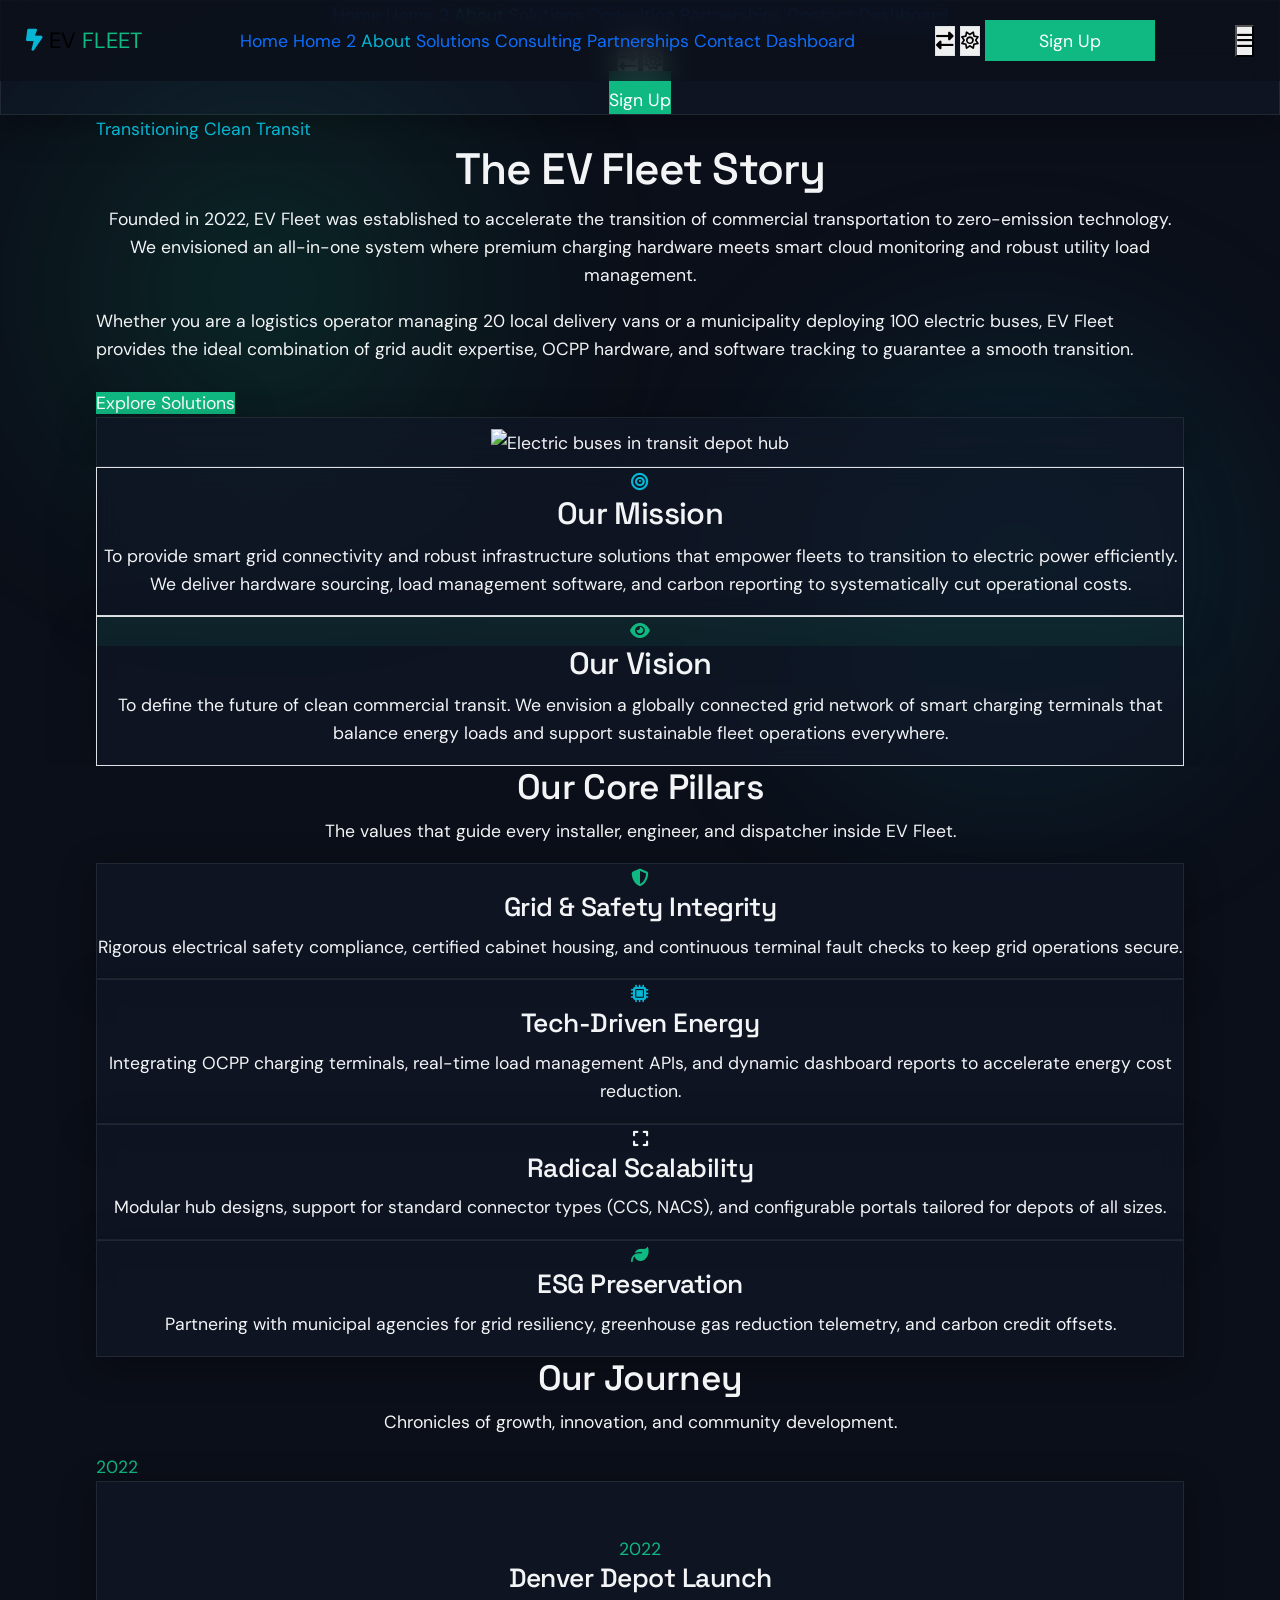
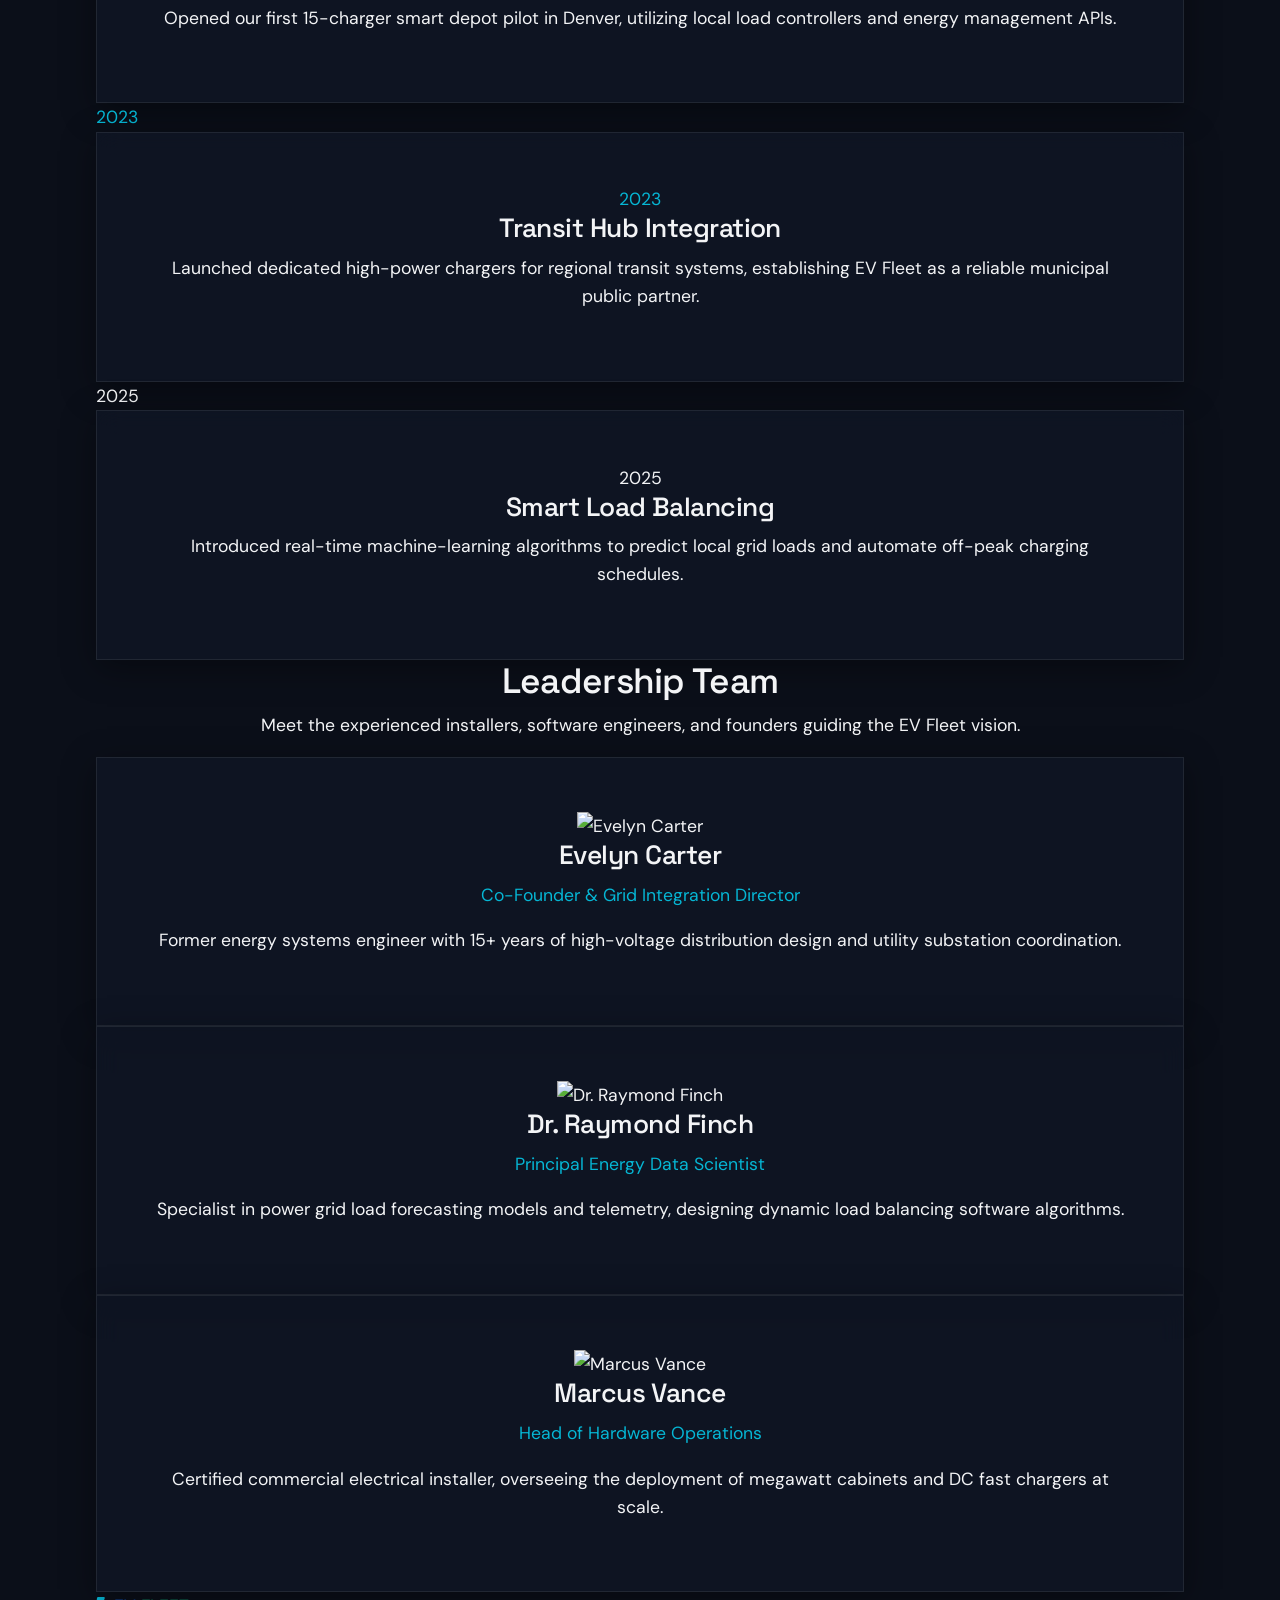
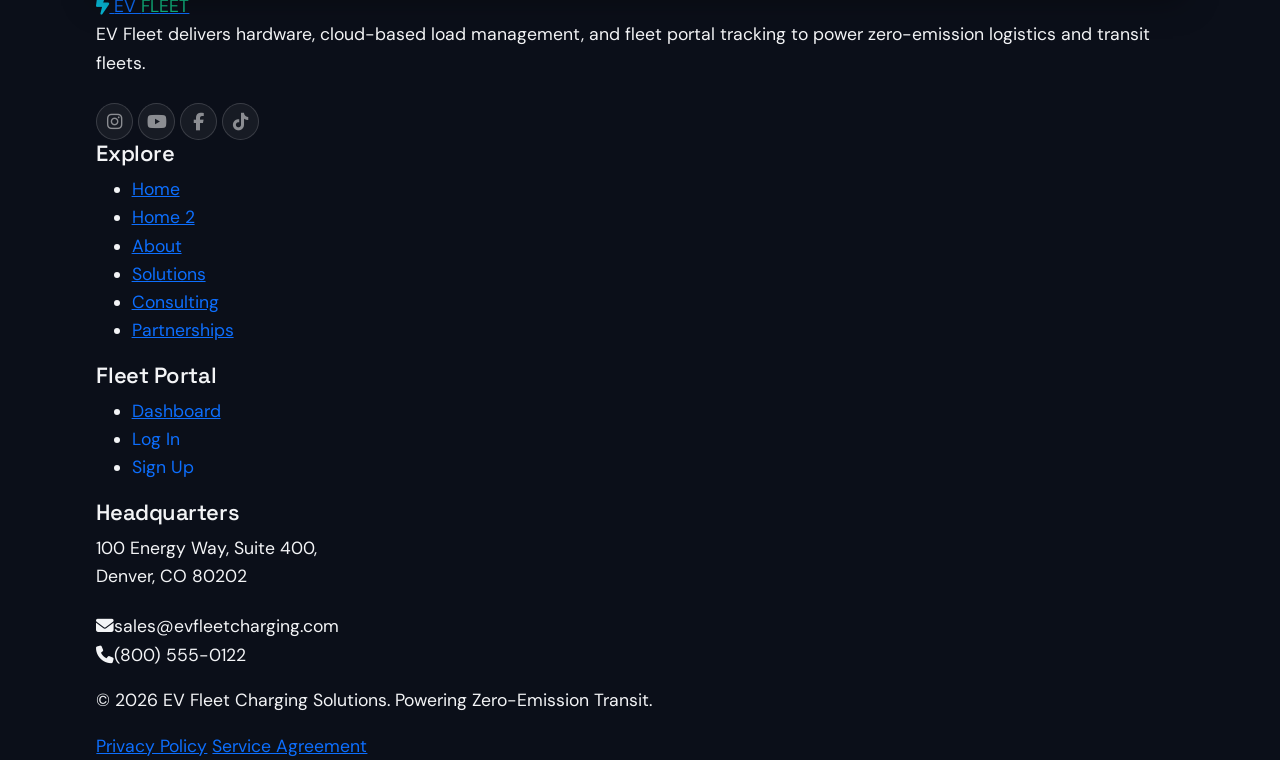
==== about.html @ 1331f58c "First commit - EV Fleet Charging Solutions Provider premium site" ====
<!DOCTYPE html>
<html lang="en" data-theme="dark">
<head>
  <meta charset="UTF-8">
  <meta name="viewport" content="width=device-width, initial-scale=1.0">
  <title>About Us - EV Fleet</title>
  <meta name="description" content="Learn about the EV Fleet story, our core pillars of grid safety, energy innovation, and scalability, our history timeline, and the leadership team behind Denver's premium fleet charging provider.">
  <link rel="icon" type="image/svg+xml" href="favicon.svg">
  
  <script src="https://cdn.tailwindcss.com"></script>
  <script>
    tailwind.config = {
      darkMode: 'class',
      theme: {
        extend: {
          colors: {
            darkbg: '#0B0F19',
            cardbg1: '#111827',
            cardbg2: '#1F2937',
            primary: '#10B981',
            secondary: '#06B6D4',
            accent: '#F59E0B',
          },
          fontFamily: {
            sans: ['DM Sans', 'sans-serif'],
            heading: ['Space Grotesk', 'sans-serif']
          }
        }
      }
    }
  </script>
  <link href="https://cdn.jsdelivr.net/npm/bootstrap@5.3.3/dist/css/bootstrap.min.css" rel="stylesheet">
  <link href="https://unpkg.com/aos@2.3.1/dist/aos.css" rel="stylesheet">
  <link rel="stylesheet" href="https://cdnjs.cloudflare.com/ajax/libs/font-awesome/6.4.0/css/all.min.css">
  <link rel="stylesheet" href="css/custom.css">
</head>
<body class="bg-[#0B0F19] text-[#F3F4F6]">

  <!-- Scroll Progress -->
  <div id="scroll-progress"></div>

  <!-- Navbar -->
  <nav class="navbar navbar-expand-lg fixed-top glass-navbar py-3">
    <div class="container-fluid px-4 max-w-7xl mx-auto flex justify-between items-center">
      <a class="navbar-brand flex items-center gap-2 text-[#F3F4F6] text-xl tracking-wider font-heading" href="index.html">
        <i class="fa-solid fa-bolt-lightning text-[#06B6D4]"></i>
        <span>EV <span class="text-[#10B981] font-medium">FLEET</span></span>
      </a>

      <!-- Desktop Links -->
      <div class="hidden lg:flex items-center gap-8">
        <a class="text-[#D1D5DB] hover:text-[#06B6D4] transition-colors" href="index.html">Home</a>
        <a class="text-[#D1D5DB] hover:text-[#06B6D4] transition-colors" href="home2.html">Home 2</a>
        
        <a class="text-[#F3F4F6] hover:text-[#06B6D4] transition-colors" href="about.html">About</a>
        <a class="text-[#D1D5DB] hover:text-[#06B6D4] transition-colors" href="programs.html">Solutions</a>

        <a class="text-[#D1D5DB] hover:text-[#06B6D4] transition-colors" href="coaching.html">Consulting</a>
        <a class="text-[#D1D5DB] hover:text-[#06B6D4] transition-colors" href="community.html">Partnerships</a>

        <a class="text-[#D1D5DB] hover:text-[#06B6D4] transition-colors" href="contact.html">Contact</a>
        <a class="text-[#D1D5DB] hover:text-[#06B6D4] transition-colors" href="dashboard.html">Dashboard</a>
      </div>

      <!-- Action Buttons -->
      <div class="hidden lg:flex items-center gap-4">
        <button id="rtl-toggle" class="w-9 h-9 flex items-center justify-center rounded-full border border-gray-800 hover:bg-gray-800 transition-colors" title="Toggle RTL">
          <i id="rtl-icon" class="fa-solid fa-right-left text-lg text-gray-300"></i>
        </button>
        <button id="theme-toggle" class="w-9 h-9 flex items-center justify-center rounded-full border border-gray-800 hover:bg-gray-800 transition-colors" title="Toggle Theme">
          <i id="theme-icon" class="fa-regular fa-sun text-[#F59E0B] text-lg"></i>
        </button>
        <a href="register.html" class="px-5 py-2 rounded-full border border-[#10B981] bg-[#10B981]/10 text-[#F3F4F6] hover:bg-[#10B981] transition-all duration-300 font-medium text-sm">
          Sign Up
        </a>
      </div>

      <!-- Mobile Toggle -->
      <button class="lg:hidden text-[#F3F4F6] text-xl" id="mobile-menu-btn">
        <i class="fa-solid fa-bars"></i>
      </button>
    </div>
  </nav>

  <!-- Mobile Dropdown Navigation -->
  <div id="mobile-menu" class="hidden fixed top-[70px] left-0 w-full glass-panel py-6 px-4 z-40 lg:hidden flex flex-col gap-4">
    <a class="text-lg text-[#D1D5DB]" href="index.html">Home</a>
    <a class="text-lg text-[#D1D5DB]" href="home2.html">Home 2</a>
    <a class="text-lg text-[#F3F4F6]" href="about.html">About</a>
    <a class="text-lg text-[#D1D5DB]" href="programs.html">Solutions</a>
    <a class="text-lg text-[#D1D5DB]" href="coaching.html">Consulting</a>
    <a class="text-lg text-[#D1D5DB]" href="community.html">Partnerships</a>

    <a class="text-lg text-[#D1D5DB]" href="contact.html">Contact</a>
    <a class="text-lg text-[#D1D5DB]" href="dashboard.html">Dashboard</a>
    <div class="h-[1px] bg-gray-800 my-2"></div>
    <div class="flex justify-center items-center gap-4 py-2">
      <button id="rtl-toggle-mobile" class="w-10 h-10 flex items-center justify-center rounded-full border border-gray-800 hover:bg-gray-800 transition-colors">
        <i class="fa-solid fa-right-left text-lg text-gray-300"></i>
      </button>
      <button id="theme-toggle-mobile" class="w-10 h-10 flex items-center justify-center rounded-full border border-gray-800 hover:bg-gray-800 transition-colors">
        <i id="theme-icon-mobile" class="fa-regular fa-sun text-[#F59E0B] text-lg"></i>
      </button>
    </div>
    <a href="register.html" class="w-full text-center py-3 rounded-xl bg-[#10B981] text-white hover:bg-opacity-95 transition-all">
      Sign Up
    </a>
  </div>

  <!-- Hero Section -->
  <header class="pt-32 pb-16 relative overflow-hidden">
    <div class="bg-gradient-orb orb-primary -top-12 -left-12"></div>
    <div class="bg-gradient-orb orb-secondary -bottom-12 -right-12"></div>
    
    <div class="container max-w-7xl mx-auto px-4 grid md:grid-cols-12 gap-8 items-center relative z-10">
      <div class="md:col-span-7 space-y-6" data-aos="fade-right">
        <span class="text-xs text-[#06B6D4] uppercase tracking-widest font-heading">Transitioning Clean Transit</span>
        <h1 class="text-4xl md:text-5xl font-heading leading-tight">The EV Fleet Story</h1>
        <p class="text-[#D1D5DB] text-sm leading-relaxed max-w-xl">
          Founded in 2022, EV Fleet was established to accelerate the transition of commercial transportation to zero-emission technology. We envisioned an all-in-one system where premium charging hardware meets smart cloud monitoring and robust utility load management.
        </p>
        <p class="text-[#9CA3AF] text-xs leading-relaxed max-w-xl">
          Whether you are a logistics operator managing 20 local delivery vans or a municipality deploying 100 electric buses, EV Fleet provides the ideal combination of grid audit expertise, OCPP hardware, and software tracking to guarantee a smooth transition.
        </p>
        <div class="pt-2">
          <a href="programs.html" class="inline-block px-6 py-2.5 rounded-full bg-[#10B981] text-white text-sm font-medium hover:bg-opacity-90 transition-all shadow-lg hover:shadow-[#10B981]/20">
            Explore Solutions
          </a>
        </div>
      </div>
      <div class="md:col-span-5" data-aos="fade-left">
        <div class="relative p-2 glass-panel rounded-3xl overflow-hidden">
          <img src="https://images.unsplash.com/photo-1541872703-74c5e44368f9?auto=format&fit=crop&w=600&q=80" alt="Electric buses in transit depot hub" class="rounded-2xl w-full h-80 object-cover">
        </div>
      </div>
    </div>
  </header>

  <!-- Vision & Mission Section -->
  <section class="py-12 relative overflow-hidden border-b border-gray-900 bg-[#111827]/20">
    <div class="container max-w-7xl mx-auto px-4 grid md:grid-cols-2 gap-8 relative z-10">
      <!-- Mission -->
      <div class="glass-panel p-8 rounded-3xl space-y-4 border border-[#06B6D4]/25 shadow-lg shadow-[#06B6D4]/5" data-aos="fade-right">
        <div class="flex items-center gap-3">
          <div class="w-10 h-10 rounded-full bg-[#06B6D4]/10 flex items-center justify-center text-[#06B6D4]">
            <i class="fa-solid fa-bullseye text-lg"></i>
          </div>
          <h3 class="text-xl font-heading">Our Mission</h3>
        </div>
        <p class="text-xs text-[#D1D5DB] leading-relaxed">
          To provide smart grid connectivity and robust infrastructure solutions that empower fleets to transition to electric power efficiently. We deliver hardware sourcing, load management software, and carbon reporting to systematically cut operational costs.
        </p>
      </div>

      <!-- Vision -->
      <div class="glass-panel p-8 rounded-3xl space-y-4 border border-[#10B981]/25 shadow-lg shadow-[#10B981]/5" data-aos="fade-left">
        <div class="flex items-center gap-3">
          <div class="w-10 h-10 rounded-full bg-[#10B981]/10 flex items-center justify-center text-[#10B981]">
            <i class="fa-solid fa-eye text-lg"></i>
          </div>
          <h3 class="text-xl font-heading">Our Vision</h3>
        </div>
        <p class="text-xs text-[#D1D5DB] leading-relaxed">
          To define the future of clean commercial transit. We envision a globally connected grid network of smart charging terminals that balance energy loads and support sustainable fleet operations everywhere.
        </p>
      </div>
    </div>
  </section>

  <!-- Core Values Section -->
  <section class="py-16 relative">
    <div class="container max-w-7xl mx-auto px-4 space-y-12">
      <div class="text-center space-y-2">
        <h2 class="text-3xl font-heading" data-aos="fade-up">Our Core Pillars</h2>
        <p class="text-[#9CA3AF] text-sm max-w-md mx-auto" data-aos="fade-up" data-aos-delay="100">
          The values that guide every installer, engineer, and dispatcher inside EV Fleet.
        </p>
      </div>

      <div class="grid md:grid-cols-4 gap-6">
        <div class="glass-panel p-6 rounded-2xl space-y-4" data-aos="fade-up" data-aos-delay="100">
          <i class="fa-solid fa-shield-halved text-[#10B981] text-3xl"></i>
          <h4 class="text-lg font-heading">Grid & Safety Integrity</h4>
          <p class="text-xs text-[#9CA3AF]">
            Rigorous electrical safety compliance, certified cabinet housing, and continuous terminal fault checks to keep grid operations secure.
          </p>
        </div>

        <div class="glass-panel p-6 rounded-2xl space-y-4" data-aos="fade-up" data-aos-delay="200">
          <i class="fa-solid fa-microchip text-[#06B6D4] text-3xl"></i>
          <h4 class="text-lg font-heading">Tech-Driven Energy</h4>
          <p class="text-xs text-[#9CA3AF]">
            Integrating OCPP charging terminals, real-time load management APIs, and dynamic dashboard reports to accelerate energy cost reduction.
          </p>
        </div>

        <div class="glass-panel p-6 rounded-2xl space-y-4" data-aos="fade-up" data-aos-delay="300">
          <i class="fa-solid fa-expand text-[#F59E0B] text-3xl"></i>
          <h4 class="text-lg font-heading">Radical Scalability</h4>
          <p class="text-xs text-[#9CA3AF]">
            Modular hub designs, support for standard connector types (CCS, NACS), and configurable portals tailored for depots of all sizes.
          </p>
        </div>

        <div class="glass-panel p-6 rounded-2xl space-y-4" data-aos="fade-up" data-aos-delay="400">
          <i class="fa-solid fa-leaf text-[#10B981] text-3xl"></i>
          <h4 class="text-lg font-heading">ESG Preservation</h4>
          <p class="text-xs text-[#9CA3AF]">
            Partnering with municipal agencies for grid resiliency, greenhouse gas reduction telemetry, and carbon credit offsets.
          </p>
        </div>
      </div>
    </div>
  </section>

  <!-- History Timeline -->
  <section class="py-16 bg-[#111827]/40 border-y border-gray-900">
    <div class="container max-w-4xl mx-auto px-4 space-y-12">
      <div class="text-center space-y-2">
        <h2 class="text-3xl font-heading" data-aos="fade-up">Our Journey</h2>
        <p class="text-[#9CA3AF] text-sm" data-aos="fade-up" data-aos-delay="100">Chronicles of growth, innovation, and community development.</p>
      </div>

      <!-- Vertical Timeline -->
      <div class="relative border-l border-gray-800 ml-4 md:ml-32 space-y-8">
        <!-- Node 1 -->
        <div class="relative pl-6 md:pl-8" data-aos="fade-up">
          <div class="absolute -left-[9px] top-1 w-4.5 h-4.5 rounded-full bg-[#10B981] border-4 border-[#0B0F19]"></div>
          <span class="absolute left-[-110px] top-0 hidden md:block text-right w-20 font-heading text-sm text-[#10B981]">2022</span>
          <div class="glass-panel p-5 rounded-2xl">
            <span class="md:hidden text-xs text-[#10B981] font-heading font-medium block mb-1">2022</span>
            <h4 class="text-sm font-heading">Denver Depot Launch</h4>
            <p class="text-xs text-[#9CA3AF] mt-1">
              Opened our first 15-charger smart depot pilot in Denver, utilizing local load controllers and energy management APIs.
            </p>
          </div>
        </div>

        <!-- Node 2 -->
        <div class="relative pl-6 md:pl-8" data-aos="fade-up" data-aos-delay="100">
          <div class="absolute -left-[9px] top-1 w-4.5 h-4.5 rounded-full bg-[#06B6D4] border-4 border-[#0B0F19]"></div>
          <span class="absolute left-[-110px] top-0 hidden md:block text-right w-20 font-heading text-sm text-[#06B6D4]">2023</span>
          <div class="glass-panel p-5 rounded-2xl">
            <span class="md:hidden text-xs text-[#06B6D4] font-heading font-medium block mb-1">2023</span>
            <h4 class="text-sm font-heading">Transit Hub Integration</h4>
            <p class="text-xs text-[#9CA3AF] mt-1">
              Launched dedicated high-power chargers for regional transit systems, establishing EV Fleet as a reliable municipal public partner.
            </p>
          </div>
        </div>

        <!-- Node 3 -->
        <div class="relative pl-6 md:pl-8" data-aos="fade-up" data-aos-delay="200">
          <div class="absolute -left-[9px] top-1 w-4.5 h-4.5 rounded-full bg-[#F59E0B] border-4 border-[#0B0F19]"></div>
          <span class="absolute left-[-110px] top-0 hidden md:block text-right w-20 font-heading text-sm text-[#F59E0B]">2025</span>
          <div class="glass-panel p-5 rounded-2xl">
            <span class="md:hidden text-xs text-[#F59E0B] font-heading font-medium block mb-1">2025</span>
            <h4 class="text-sm font-heading">Smart Load Balancing</h4>
            <p class="text-xs text-[#9CA3AF] mt-1">
              Introduced real-time machine-learning algorithms to predict local grid loads and automate off-peak charging schedules.
            </p>
          </div>
        </div>
      </div>
    </div>
  </section>

  <!-- Leadership Section -->
  <section class="py-16">
    <div class="container max-w-7xl mx-auto px-4 space-y-12">
      <div class="text-center space-y-2">
        <h2 class="text-3xl font-heading" data-aos="fade-up">Leadership Team</h2>
        <p class="text-[#9CA3AF] text-sm max-w-md mx-auto" data-aos="fade-up" data-aos-delay="100">
          Meet the experienced installers, software engineers, and founders guiding the EV Fleet vision.
        </p>
      </div>

      <div class="grid md:grid-cols-3 gap-6">
        <!-- Team 1 -->
        <div class="glass-panel p-5 rounded-2xl text-center space-y-3" data-aos="zoom-in" data-aos-delay="100">
          <img src="https://images.unsplash.com/photo-1534528741775-53994a69daeb?auto=format&fit=crop&w=300&q=80" alt="Evelyn Carter" class="w-24 h-24 rounded-full mx-auto object-cover border-2 border-[#10B981]">
          <div>
            <h4 class="text-base font-heading">Evelyn Carter</h4>
            <p class="text-[10px] text-[#06B6D4] uppercase tracking-widest font-heading">Co-Founder & Grid Integration Director</p>
          </div>
          <p class="text-xs text-[#9CA3AF] leading-relaxed">
            Former energy systems engineer with 15+ years of high-voltage distribution design and utility substation coordination.
          </p>
        </div>

        <!-- Team 2 -->
        <div class="glass-panel p-5 rounded-2xl text-center space-y-3" data-aos="zoom-in" data-aos-delay="200">
          <img src="https://images.unsplash.com/photo-1507003211169-0a1dd7228f2d?auto=format&fit=crop&w=300&q=80" alt="Dr. Raymond Finch" class="w-24 h-24 rounded-full mx-auto object-cover border-2 border-[#06B6D4]">
          <div>
            <h4 class="text-base font-heading">Dr. Raymond Finch</h4>
            <p class="text-[10px] text-[#06B6D4] uppercase tracking-widest font-heading">Principal Energy Data Scientist</p>
          </div>
          <p class="text-xs text-[#9CA3AF] leading-relaxed">
            Specialist in power grid load forecasting models and telemetry, designing dynamic load balancing software algorithms.
          </p>
        </div>

        <!-- Team 3 -->
        <div class="glass-panel p-5 rounded-2xl text-center space-y-3" data-aos="zoom-in" data-aos-delay="300">
          <img src="https://images.unsplash.com/photo-1500648767791-00dcc994a43e?auto=format&fit=crop&w=300&q=80" alt="Marcus Vance" class="w-24 h-24 rounded-full mx-auto object-cover border-2 border-[#F59E0B]">
          <div>
            <h4 class="text-base font-heading">Marcus Vance</h4>
            <p class="text-[10px] text-[#06B6D4] uppercase tracking-widest font-heading">Head of Hardware Operations</p>
          </div>
          <p class="text-xs text-[#9CA3AF] leading-relaxed">
            Certified commercial electrical installer, overseeing the deployment of megawatt cabinets and DC fast chargers at scale.
          </p>
        </div>
      </div>
    </div>
  </section>

  <!-- Footer -->
  <footer class="bg-[#0B0F19] border-t border-gray-900 pt-16 pb-12 text-sm text-[#9CA3AF]">
    <div class="container max-w-7xl mx-auto px-4 grid grid-cols-1 md:grid-cols-12 gap-8 mb-12">
      <!-- Brand column -->
      <div class="md:col-span-4 space-y-4">
        <a class="flex items-center gap-2 text-[#F3F4F6] text-xl font-heading tracking-wider" href="index.html">
          <i class="fa-solid fa-bolt-lightning text-[#06B6D4]"></i>
          <span>EV <span class="text-[#10B981] font-medium">FLEET</span></span>
        </a>
        <p class="text-xs leading-relaxed text-[#9CA3AF] max-w-sm">
          EV Fleet delivers hardware, cloud-based load management, and fleet portal tracking to power zero-emission logistics and transit fleets.
        </p>
        <div class="flex gap-3 pt-2">
          <a href="#" class="social-icon-btn instagram" title="Instagram">
            <i class="fa-brands fa-instagram"></i>
          </a>
          <a href="#" class="social-icon-btn youtube" title="YouTube">
            <i class="fa-brands fa-youtube"></i>
          </a>
          <a href="#" class="social-icon-btn facebook" title="Facebook">
            <i class="fa-brands fa-facebook-f"></i>
          </a>
          <a href="#" class="social-icon-btn tiktok" title="TikTok">
            <i class="fa-brands fa-tiktok"></i>
          </a>
        </div>
      </div>

      <!-- Links Column 1: Explore -->
      <div class="md:col-span-2 space-y-3">
        <h5 class="text-[#F3F4F6] font-heading font-medium text-xs uppercase tracking-widest">Explore</h5>
        <ul class="space-y-2 text-xs">
          <li><a href="index.html" class="hover:text-white transition-colors">Home</a></li>
          <li><a href="home2.html" class="hover:text-white transition-colors">Home 2</a></li>
          <li><a href="about.html" class="hover:text-white transition-colors">About</a></li>
          <li><a href="programs.html" class="hover:text-white transition-colors">Solutions</a></li>
          <li><a href="coaching.html" class="hover:text-white transition-colors">Consulting</a></li>
          <li><a href="community.html" class="hover:text-white transition-colors">Partnerships</a></li>
        </ul>
      </div>

      <!-- Links Column 2: Fleet Portal -->
      <div class="md:col-span-2 space-y-3">
        <h5 class="text-[#F3F4F6] font-heading font-medium text-xs uppercase tracking-widest">Fleet Portal</h5>
        <ul class="space-y-2 text-xs">
          <li><a href="dashboard.html" class="hover:text-white transition-colors">Dashboard</a></li>
          <li><a href="login.html" class="hover:text-white transition-colors">Log In</a></li>
          <li><a href="register.html" class="hover:text-white transition-colors">Sign Up</a></li>
        </ul>
      </div>

      <!-- Links Column 3: Contact & Info -->
      <div class="md:col-span-4 space-y-3">
        <h5 class="text-[#F3F4F6] font-heading font-medium text-xs uppercase tracking-widest">Headquarters</h5>
        <p class="text-xs leading-relaxed text-[#9CA3AF]">
          100 Energy Way, Suite 400,<br>Denver, CO 80202
        </p>
        <p class="text-xs text-[#9CA3AF] pt-1">
          <i class="fa-solid fa-envelope mr-1.5 text-gray-500"></i>sales@evfleetcharging.com<br>
          <i class="fa-solid fa-phone mr-1.5 text-gray-500"></i>(800) 555-0122
        </p>
      </div>
    </div>

    <!-- Bottom bar -->
    <div class="container max-w-7xl mx-auto px-4 pt-6 border-t border-gray-900 flex flex-col sm:flex-row justify-between items-center gap-4 text-xs">
      <p class="text-[#6B7280]">&copy; 2026 EV Fleet Charging Solutions. Powering Zero-Emission Transit.</p>
      <div class="flex gap-4">
        <a href="#" class="hover:text-[#F3F4F6] text-gray-500 transition-colors">Privacy Policy</a>
        <a href="#" class="hover:text-[#F3F4F6] text-gray-500 transition-colors">Service Agreement</a>
      </div>
    </div>
  </footer>

  <!-- Floating Action Button (Back to Top) -->
  <button id="back-to-top" class="back-to-top" aria-label="Scroll to top">
    <i class="fa-solid fa-angle-up text-lg"></i>
  </button>

  <script src="https://cdn.jsdelivr.net/npm/bootstrap@5.3.3/dist/js/bootstrap.bundle.min.js"></script>
  <script src="https://unpkg.com/aos@2.3.1/dist/aos.js"></script>
  <script>
    document.addEventListener('DOMContentLoaded', () => {
      AOS.init({ duration: 800, once: true });
    });
  </script>
  <script src="js/main.js"></script>
</body>
</html>
---- css/custom.css ----
@import url('https://fonts.googleapis.com/css2?family=DM+Sans:wght@400;450;500&family=Space+Grotesk:wght@400;500;550&display=swap');

/* CSS Variables */
:root {
  --bg-color: #0B0F19;
  --card-bg: rgba(17, 24, 39, 0.7);
  --card-bg-solid: #111827;
  --card-border: rgba(255, 255, 255, 0.08);
  --primary: #10B981; /* Premium Emerald Green */
  --secondary: #06B6D4; /* Electric Cyan */
  --accent: #F59E0B;
  --text-primary: #F3F4F6;
  --text-secondary: #D1D5DB;
  --text-muted: #9CA3AF;
  
  --font-headings: 'Space Grotesk', sans-serif;
  --font-body: 'DM Sans', sans-serif;
}

/* Light Mode Overrides */
[data-theme="light"] {
  --bg-color: #F9FAFB;
  --card-bg: rgba(243, 244, 246, 0.7);
  --card-bg-solid: #FFFFFF;
  --card-border: rgba(0, 0, 0, 0.08);
  --primary: #059669; /* Premium Dark Green */
  --secondary: #0891B2; /* Electric Cyan */
  --accent: #D97706;
  --text-primary: #111827;
  --text-secondary: #374151;
  --text-muted: #6B7280;
}

/* Global Reset & Base */
* {
  box-sizing: border-box;
  margin: 0;
  padding: 0;
}

html {
  scroll-behavior: smooth;
  font-size: 110%;
  overflow-x: hidden !important;
  max-width: 100% !important;
}

/* Enforce global container centering to prevent page layouts shifting left */
.container {
  margin-left: auto !important;
  margin-right: auto !important;
}

body {
  font-family: var(--font-body);
  background-color: var(--bg-color);
  color: var(--text-primary);
  font-weight: 400;
  line-height: 1.6;
  overflow-x: hidden !important;
  max-width: 100% !important;
  transition: background-color 0.3s ease, color 0.3s ease;
}

/* Typography Constraints */
h1, h2, h3, h4, h5, h6 {
  font-family: var(--font-headings);
  font-weight: 550 !important;
  letter-spacing: -0.02em;
}

p, span, li, a, label, input, textarea, select {
  font-weight: 400;
}

strong, b {
  font-weight: 500;
}

/* Ensure no font weight > 600 is rendered */
* {
  font-weight: inherit;
}
body { font-weight: 400; }
h1, h2, h3, h4, h5, h6 { font-weight: 550; }
button, .btn { font-weight: 500 !important; }
.card-title, .nav-link, .badge-label { font-weight: 500; }

/* Custom Glassmorphism Utilities */
.glass-panel {
  background: var(--card-bg);
  backdrop-filter: blur(12px);
  -webkit-backdrop-filter: blur(12px);
  border: 1px solid var(--card-border);
  box-shadow: 0 8px 32px 0 rgba(0, 0, 0, 0.37);
  transition: all 0.3s cubic-bezier(0.4, 0, 0.2, 1);
}

.glass-navbar {
  background: rgba(11, 15, 25, 0.75);
  backdrop-filter: blur(16px);
  -webkit-backdrop-filter: blur(16px);
  border-b: 1px solid var(--card-border);
  transition: all 0.3s ease;
}
[data-theme="light"] .glass-navbar {
  background: rgba(249, 250, 251, 0.75);
}

.glass-card-hover {
  transition: all 0.3s cubic-bezier(0.4, 0, 0.2, 1);
}
.glass-card-hover:hover {
  transform: translateY(-5px);
  border-color: rgba(16, 185, 129, 0.4);
  box-shadow: 0 10px 30px -10px rgba(16, 185, 129, 0.3);
}

/* Glow Effects */
.text-glow-primary {
  text-shadow: 0 0 10px rgba(16, 185, 129, 0.5);
}
.text-glow-secondary {
  text-shadow: 0 0 10px rgba(6, 182, 212, 0.5);
}

.glow-btn-primary {
  position: relative;
  overflow: hidden;
  transition: all 0.3s ease;
}
.glow-btn-primary:hover {
  box-shadow: 0 0 20px rgba(16, 185, 129, 0.6);
}

/* Background Gradients Orbs */
.bg-gradient-orb {
  position: absolute;
  width: 400px;
  height: 400px;
  border-radius: 50%;
  filter: blur(120px);
  opacity: 0.15;
  pointer-events: none;
  z-index: 0;
}
.orb-primary {
  background: var(--primary);
  top: 10%;
  left: 5%;
}
.orb-secondary {
  background: var(--secondary);
  bottom: 15%;
  right: 5%;
}

/* Custom Scrollbar */
::-webkit-scrollbar {
  width: 8px;
  height: 8px;
}
::-webkit-scrollbar-track {
  background: var(--bg-color);
}
::-webkit-scrollbar-thumb {
  background: rgba(255, 255, 255, 0.1);
  border-radius: 4px;
}
::-webkit-scrollbar-thumb:hover {
  background: var(--primary);
}

/* Marquee Animation */
@keyframes marquee {
  0% { transform: translateX(0%); }
  100% { transform: translateX(-50%); }
}
.animate-marquee {
  display: flex;
  width: max-content;
  animation: marquee 25s linear infinite;
}
.animate-marquee:hover {
  animation-play-state: paused;
}

/* Custom progress bar */
#scroll-progress {
  position: fixed;
  top: 0;
  left: 0;
  height: 3px;
  background: linear-gradient(to right, var(--primary), var(--secondary));
  z-index: 9999;
  width: 0%;
  transition: width 0.1s ease-out;
}

/* Floating Action Button */
.back-to-top {
  position: fixed;
  bottom: 24px;
  right: 24px;
  background: var(--primary);
  color: #fff;
  border: none;
  border-radius: 50%;
  width: 50px;
  height: 50px;
  display: flex;
  align-items: center;
  justify-content: center;
  box-shadow: 0 4px 12px rgba(16, 185, 129, 0.4);
  opacity: 0;
  visibility: hidden;
  transition: all 0.3s ease;
  z-index: 999;
}
.back-to-top.show {
  opacity: 1;
  visibility: visible;
}
.back-to-top:hover {
  transform: translateY(-3px);
  background: var(--secondary);
  box-shadow: 0 6px 16px rgba(6, 182, 212, 0.4);
}

/* Pulse animation for active highlights */
@keyframes pulse-glow {
  0%, 100% { opacity: 0.6; }
  50% { opacity: 0.9; }
}
.pulse-glow {
  animation: pulse-glow 2s infinite ease-in-out;
}

/* Light Mode Theme overrides for hardcoded Tailwind elements */
[data-theme="light"] body {
  background-color: var(--bg-color) !important;
  color: var(--text-primary) !important;
}

[data-theme="light"] .bg-\[\#0B0F19\],
[data-theme="light"] .bg-\[\#0B0F19\]\/60,
[data-theme="light"] .bg-\[\#0B0F19\]\/80,
[data-theme="light"] .bg-\[\#0B0F19\]\/40 {
  background-color: var(--bg-color) !important;
}

[data-theme="light"] .bg-\[\#111827\],
[data-theme="light"] .bg-\[\#111827\]\/30,
[data-theme="light"] .bg-\[\#111827\]\/40,
[data-theme="light"] .bg-\[\#111827\]\/60,
[data-theme="light"] .bg-\[\#111827\]\/80,
[data-theme="light"] .bg-\[\#111827\]\/90 {
  background-color: var(--card-bg-solid) !important;
  border-color: var(--card-border) !important;
}

[data-theme="light"] .bg-\[\#1F2937\],
[data-theme="light"] .bg-\[\#1F2937\]\/40,
[data-theme="light"] .bg-\[\#1F2937\]\/80 {
  background-color: var(--card-bg-solid) !important;
}

[data-theme="light"] .text-\[\#F3F4F6\],
[data-theme="light"] .text-white {
  color: var(--text-primary) !important;
}

[data-theme="light"] .text-\[\#D1D5DB\] {
  color: var(--text-secondary) !important;
}

[data-theme="light"] .text-\[\#9CA3AF\] {
  color: var(--text-muted) !important;
}

.text-\[\#06B6D4\] {
  color: var(--secondary) !important;
}

.hover\:text-\[\#06B6D4\]:hover {
  color: var(--secondary) !important;
}

.border-\[\#06B6D4\] {
  border-color: var(--secondary) !important;
}

.bg-\[\#06B6D4\] {
  background-color: var(--secondary) !important;
}

.bg-\[\#06B6D4\]\/20 {
  background-color: rgba(6, 182, 212, 0.15) !important;
}

[data-theme="light"] .bg-\[\#06B6D4\]\/20 {
  background-color: rgba(8, 145, 178, 0.15) !important;
}

.text-\[\#10B981\] {
  color: var(--primary) !important;
}

.hover\:text-\[\#10B981\]:hover {
  color: var(--primary) !important;
}

.border-\[\#10B981\] {
  border-color: var(--primary) !important;
}

.bg-\[\#10B981\] {
  background-color: var(--primary) !important;
}

.bg-\[\#10B981\]\/10 {
  background-color: rgba(16, 185, 129, 0.08) !important;
}

[data-theme="light"] .bg-\[\#10B981\]\/10 {
  background-color: rgba(5, 150, 105, 0.08) !important;
}

.bg-\[\#10B981\]\/20 {
  background-color: rgba(16, 185, 129, 0.15) !important;
}

[data-theme="light"] .bg-\[\#10B981\]\/20 {
  background-color: rgba(5, 150, 105, 0.15) !important;
}

.bg-\[\#10B981\]\/90:hover {
  background-color: var(--primary) !important;
  filter: brightness(1.1);
}

[data-theme="light"] .border-gray-800,
[data-theme="light"] .border-gray-900,
[data-theme="light"] .border-gray-850 {
  border-color: var(--card-border) !important;
}

/* Premium CTA Button Hover Transitions & Scale effects */
a[href="register.html"],
a.bg-\[\#10B981\],
button.bg-\[\#10B981\],
button[type="submit"],
.glow-btn-primary {
  transition: all 0.3s cubic-bezier(0.4, 0, 0.2, 1) !important;
}

a[href="register.html"]:hover,
a.bg-\[\#10B981\]:hover,
button.bg-\[\#10B981\]:hover,
button[type="submit"]:hover,
.glow-btn-primary:hover {
  transform: translateY(-2px) scale(1.03) !important;
  box-shadow: 0 10px 25px -5px rgba(16, 185, 129, 0.45) !important;
  filter: brightness(1.1) !important;
}

/* Secondary Hero CTA Button Hover Effects */
.btn-secondary-hero {
  transition: all 0.3s cubic-bezier(0.4, 0, 0.2, 1) !important;
}

.btn-secondary-hero:hover {
  transform: translateY(-2px) scale(1.03) !important;
  border-color: var(--primary) !important;
  background-color: rgba(16, 185, 129, 0.1) !important;
  box-shadow: 0 10px 25px -5px rgba(16, 185, 129, 0.2) !important;
  color: var(--text-primary) !important;
}

/* Make RTL icon visible/brighter contrast in light mode */
[data-theme="light"] #rtl-icon,
[data-theme="light"] .fa-right-left,
[data-theme="light"] #rtl-toggle i,
[data-theme="light"] #rtl-toggle-mobile i {
  color: var(--text-secondary) !important;
}

/* Enforce Solid Green Background & White Text for Sign Up button in both themes */
nav a[href="register.html"],
#mobile-menu a[href="register.html"] {
  background-color: var(--primary) !important;
  color: #FFFFFF !important;
  border-color: var(--primary) !important;
  opacity: 1 !important;
}

nav a[href="register.html"]:hover,
#mobile-menu a[href="register.html"]:hover {
  background-color: var(--primary) !important;
  filter: brightness(0.9) !important;
  color: #FFFFFF !important;
}

/* ============================================
   Premium Social Icon Button — Dark & Light
   ============================================ */
.social-icon-btn {
  display: inline-flex !important;
  align-items: center;
  justify-content: center;
  width: 2.1rem;
  height: 2.1rem;
  border-radius: 9999px;
  border: 1.5px solid rgba(255, 255, 255, 0.15) !important;
  color: rgba(255, 255, 255, 0.5) !important;
  background-color: rgba(255, 255, 255, 0.05);
  transition: all 0.28s cubic-bezier(0.4, 0, 0.2, 1) !important;
  position: relative;
  overflow: hidden;
}

/* Light mode resting state — make icons clearly visible */
[data-theme="light"] .social-icon-btn {
  border: 1.5px solid rgba(0, 0, 0, 0.18) !important;
  color: rgba(0, 0, 0, 0.5) !important;
  background-color: rgba(0, 0, 0, 0.04);
}

/* Dark mode hover — generic fallback */
.social-icon-btn:hover {
  transform: translateY(-4px) scale(1.12);
  color: #FFFFFF !important;
  background-color: var(--secondary) !important;
  border-color: var(--secondary) !important;
  box-shadow: 0 6px 20px rgba(6, 182, 212, 0.45), 0 0 0 3px rgba(6, 182, 212, 0.12);
}

/* Light mode hover — keep white icon text legible */
[data-theme="light"] .social-icon-btn:hover {
  color: #FFFFFF !important;
}

/* ---- Per-platform branded hover colors ---- */

/* Instagram */
.social-icon-btn.instagram:hover {
  background: radial-gradient(circle at 30% 107%, #fdf497 0%, #fdf497 5%, #fd5949 45%, #d6249f 60%, #285AEB 90%) !important;
  border-color: transparent !important;
  box-shadow: 0 6px 20px rgba(214, 36, 159, 0.5), 0 0 0 3px rgba(214, 36, 159, 0.12);
}

/* YouTube */
.social-icon-btn.youtube:hover {
  background-color: #FF0000 !important;
  border-color: #FF0000 !important;
  box-shadow: 0 6px 20px rgba(255, 0, 0, 0.5), 0 0 0 3px rgba(255, 0, 0, 0.12);
}

/* Facebook */
.social-icon-btn.facebook:hover {
  background-color: #1877F2 !important;
  border-color: #1877F2 !important;
  box-shadow: 0 6px 20px rgba(24, 119, 242, 0.5), 0 0 0 3px rgba(24, 119, 242, 0.12);
}

/* TikTok */
.social-icon-btn.tiktok:hover {
  background-color: #010101 !important;
  border-color: #69C9D0 !important;
  box-shadow: 0 6px 20px rgba(105, 201, 208, 0.45), 0 0 0 3px rgba(105, 201, 208, 0.12);
}

/* Light mode TikTok needs white icon on dark bg */
[data-theme="light"] .social-icon-btn.tiktok:hover {
  color: #FFFFFF !important;
}


/* Responsive navigation bar styling at 1024px to 1279px (lg range) keeping items on one line with larger font size */
@media (min-width: 1024px) and (max-width: 1279px) {
  nav .container,
  .navbar .container-fluid {
    padding-left: 0.5rem !important;
    padding-right: 0.5rem !important;
  }
  
  nav a.text-xl,
  .navbar-brand {
    font-size: 1.1rem !important;
    gap: 0.25rem !important;
  }

  nav div.hidden.lg\:flex:first-of-type,
  nav div.hidden.lg\:flex.items-center.gap-8,
  .navbar div.hidden.lg\:flex {
    gap: 0.6rem !important;
  }

  nav div.hidden.lg\:flex:first-of-type a,
  nav div.hidden.lg\:flex.items-center.gap-8 a,
  .navbar div.hidden.lg\:flex a {
    font-size: 13.5px !important;
  }

  nav div.hidden.lg\:flex:last-of-type,
  nav div.hidden.lg\:flex.items-center.gap-4 {
    gap: 0.35rem !important;
  }

  nav div.hidden.lg\:flex:last-of-type a,
  nav div.hidden.lg\:flex.items-center.gap-4 a,
  nav div.hidden.lg\:flex:last-of-type button,
  nav div.hidden.lg\:flex.items-center.gap-4 button {
    font-size: 13px !important;
    padding-left: 0.65rem !important;
    padding-right: 0.65rem !important;
  }

  /* Make RTL and Theme toggle buttons smaller */
  nav #rtl-toggle,
  nav #theme-toggle,
  .navbar #rtl-toggle,
  .navbar #theme-toggle {
    width: 2rem !important;
    height: 2rem !important;
  }

  /* Make the icons inside them smaller */
  nav #rtl-toggle i,
  nav #theme-toggle i,
  .navbar #rtl-toggle i,
  .navbar #theme-toggle i {
    font-size: 0.85rem !important;
  }
}

/* Make mobile hamburger menu scrollable on smaller screens */
#mobile-menu {
  max-height: calc(100vh - 75px) !important;
  overflow-y: auto !important;
  -webkit-overflow-scrolling: touch;
}

/* Hide back to top button when mobile menu is active/open to prevent overlapping */
body:has(#mobile-menu:not(.hidden)) #back-to-top {
  opacity: 0 !important;
  visibility: hidden !important;
  pointer-events: none !important;
}

/* Premium Social Login Buttons (Google / Apple) */
.social-login-btn {
  transition: all 0.3s cubic-bezier(0.4, 0, 0.2, 1) !important;
}

.social-login-btn.google-btn:hover {
  background-color: rgba(239, 68, 68, 0.08) !important; /* light red tint */
  border-color: rgba(239, 68, 68, 0.4) !important;
  box-shadow: 0 4px 15px rgba(239, 68, 68, 0.15);
  transform: translateY(-1px);
}

.social-login-btn.apple-btn:hover {
  background-color: rgba(255, 255, 255, 0.08) !important;
  border-color: rgba(255, 255, 255, 0.35) !important;
  box-shadow: 0 4px 15px rgba(255, 255, 255, 0.1);
  transform: translateY(-1px);
}

[data-theme="light"] .social-login-btn.apple-btn:hover {
  background-color: rgba(0, 0, 0, 0.06) !important;
  border-color: rgba(0, 0, 0, 0.25) !important;
  box-shadow: 0 4px 15px rgba(0, 0, 0, 0.08);
}

/* ==========================================================================
   Centering Overrides for Headings, Cards, Paragraphs & Points
   ========================================================================== */

/* 1. Center all headings and subheadings globally across the entire website */
h1, h2, h3, h4, h5, h6,
.section-title,
.section-subtitle,
.subtitle,
.lead,
.font-heading,
[class*="title"],
[class*="subtitle"],
[class*="subheading"] {
  text-align: center !important;
}

/* Ensure paragraph subheadings right after headings are centered */
h1 + p, h2 + p, h3 + p, h4 + p, h5 + p, h6 + p,
.font-heading + p,
.section-title + p,
[class*="title"] + p {
  text-align: center !important;
  margin-left: auto !important;
  margin-right: auto !important;
}

/* 2. Center every card section and its internal elements (name, headings, sub headings, paragraphs) */
.glass-panel:not(.auth-card):not(header):not(aside):not(nav):not(footer):not(form):not(table):not(.navbar-collapse),
.card:not(.auth-card):not(header):not(aside):not(nav):not(footer):not(form):not(table),
[class*="card"]:not(.auth-card):not(header):not(aside):not(nav):not(footer):not(form):not(table) {
  text-align: center !important;
}

/* For inside-card text alignments */
.glass-panel:not(.auth-card):not(header):not(aside):not(nav):not(footer) p,
.glass-panel:not(.auth-card):not(header):not(aside):not(nav):not(footer) span,
.glass-panel:not(.auth-card):not(header):not(aside):not(nav):not(footer) a,
.glass-panel:not(.auth-card):not(header):not(aside):not(nav):not(footer) h1,
.glass-panel:not(.auth-card):not(header):not(aside):not(nav):not(footer) h2,
.glass-panel:not(.auth-card):not(header):not(aside):not(nav):not(footer) h3,
.glass-panel:not(.auth-card):not(header):not(aside):not(nav):not(footer) h4,
.glass-panel:not(.auth-card):not(header):not(aside):not(nav):not(footer) h5,
.glass-panel:not(.auth-card):not(header):not(aside):not(nav):not(footer) h6,
.card:not(.auth-card) p, .card:not(.auth-card) span, .card:not(.auth-card) a, .card:not(.auth-card) h1, .card:not(.auth-card) h2, .card:not(.auth-card) h3, .card:not(.auth-card) h4, .card:not(.auth-card) h5, .card:not(.auth-card) h6,
[class*="card"]:not(.auth-card) p, [class*="card"]:not(.auth-card) span, [class*="card"]:not(.auth-card) a, [class*="card"]:not(.auth-card) h1, [class*="card"]:not(.auth-card) h2, [class*="card"]:not(.auth-card) h3, [class*="card"]:not(.auth-card) h4, [class*="card"]:not(.auth-card) h5, [class*="card"]:not(.auth-card) h6 {
  text-align: center !important;
}

/* Center flex content inside cards horizontally */
.glass-panel:not(.auth-card):not(header):not(aside):not(nav):not(footer) .flex,
.card:not(.auth-card) .flex,
[class*="card"]:not(.auth-card) .flex {
  justify-content: center !important;
  align-items: center !important;
}

/* 3. If any section has points (lists), all points must start in a vertically straight line */
.glass-panel:not(.auth-card):not(header):not(aside):not(nav):not(footer) ul,
.glass-panel:not(.auth-card):not(header):not(aside):not(nav):not(footer) ol,
.card:not(.auth-card) ul, .card:not(.auth-card) ol,
[class*="card"]:not(.auth-card) ul, [class*="card"]:not(.auth-card) ol,
section ul, section ol {
  display: inline-block !important;
  text-align: left !important;
  margin-left: auto !important;
  margin-right: auto !important;
  width: auto !important;
  max-width: 100% !important;
}

.glass-panel:not(.auth-card):not(header):not(aside):not(nav):not(footer) li,
.card:not(.auth-card) li,
[class*="card"]:not(.auth-card) li,
section li {
  text-align: left !important;
}

/* Support vertical alignment of checklist points inside cards (which might be div/p children instead of ul/li) */
.glass-panel:not(.auth-card):not(header):not(aside):not(nav):not(footer) .space-y-2:has(.fa-check),
.card:not(.auth-card) .space-y-2:has(.fa-check),
[class*="card"]:not(.auth-card) .space-y-2:has(.fa-check),
.glass-panel:not(.auth-card):not(header):not(aside):not(nav):not(footer) .space-y-3:has(.fa-check),
.card:not(.auth-card) .space-y-3:has(.fa-check),
[class*="card"]:not(.auth-card) .space-y-3:has(.fa-check) {
  display: inline-block !important;
  text-align: left !important;
  margin-left: auto !important;
  margin-right: auto !important;
  width: auto !important;
  max-width: 100% !important;
}

.glass-panel:not(.auth-card):not(header):not(aside):not(nav):not(footer) .space-y-2:has(.fa-check) > *,
.card:not(.auth-card) .space-y-2:has(.fa-check) > *,
[class*="card"]:not(.auth-card) .space-y-2:has(.fa-check) > *,
.glass-panel:not(.auth-card):not(header):not(aside):not(nav):not(footer) .space-y-3:has(.fa-check) > *,
.card:not(.auth-card) .space-y-3:has(.fa-check) > *,
[class*="card"]:not(.auth-card) .space-y-3:has(.fa-check) > * {
  text-align: left !important;
}

/* Ensure nested child blocks like icons inside inline-block lists align properly */
li i, .space-y-2 i, .space-y-3 i {
  text-align: left !important;
}

/* Revert centering and layout settings in the auth-card to ensure normal form alignment */
.auth-card {
  text-align: left !important;
  width: 100% !important;
}

.auth-card p:not(.font-heading),
.auth-card span:not(.font-heading),
.auth-card label,
.auth-card input,
.auth-card select,
.auth-card a:not(.font-heading) {
  text-align: left !important;
}

.auth-card .text-center,
.auth-card .text-center * {
  text-align: center !important;
}

/* Font size fixes for auth pages (making them larger and legible, while protecting the brand logo font sizes) */
.auth-card label,
.auth-card label *,
.auth-card .text-\[10px\],
.auth-card .text-\[9px\] {
  font-size: 0.85rem !important; /* ~13.5px */
  text-transform: uppercase !important;
  letter-spacing: 0.05em !important;
}
.auth-card input,
.auth-card select,
.auth-card .social-login-btn,
.auth-card .text-xs,
.auth-card a:not(.font-heading) {
  font-size: 0.95rem !important; /* ~15px */
}
.auth-card form button[type="submit"] {
  font-size: 1rem !important; /* ~16px */
  font-weight: 500 !important;
}

/* Global form input field labels and values left-aligned */
form label,
form input,
form select,
form textarea,
.form-group *,
.form-label,
input,
select,
textarea,
label {
  text-align: left !important;
}

/* Ensure section top headings and their action buttons are centered globally */
section .flex:has(h2):has(a),
section .flex:has(h2):has(button),
section .container > .flex:has(a),
section .container > .flex:has(button) {
  flex-direction: column !important;
  align-items: center !important;
  justify-content: center !important;
  text-align: center !important;
  gap: 1.5rem !important;
}

/* Stack center for other flex headers with buttons */
section div.flex.justify-between.items-start,
section div.flex.justify-between.items-end {
  flex-direction: column !important;
  align-items: center !important;
  justify-content: center !important;
  text-align: center !important;
  gap: 1.5rem !important;
}

/* Center buttons in sections */
section button,
section .btn,
section a[class*="rounded-full"],
section a[class*="px-"] {
  display: inline-flex !important;
  justify-content: center !important;
  align-items: center !important;
  margin-left: auto !important;
  margin-right: auto !important;
  float: none !important;
}

/* Footer layout and alignment fixes (reverting centered headings and aligning lists cleanly) */
footer .grid > div,
footer .grid > div * {
  text-align: left !important;
}
footer .grid > div .flex {
  justify-content: flex-start !important;
  align-items: center !important;
}
footer .social-icon-btn i {
  text-align: center !important; /* Keep icons centered inside circular buttons */
}

/* Remove underlines from navbar menus, links, and buttons globally */
nav a,
nav a:hover,
#mobile-menu a,
#mobile-menu a:hover,
.nav-link,
.nav-link:hover,
.navbar-brand,
.navbar-brand:hover,
.btn,
.btn:hover,
button,
button:hover,
a[class*="btn"],
a[class*="btn"]:hover,
a[class*="button"],
a[class*="button"]:hover,
.social-login-btn,
.social-login-btn:hover,
a[class*="rounded-full"],
a[class*="rounded-full"]:hover,
a[href*="register"],
a[href*="register"]:hover,
a[href*="login"],
a[href*="login"]:hover {
  text-decoration: none !important;
}
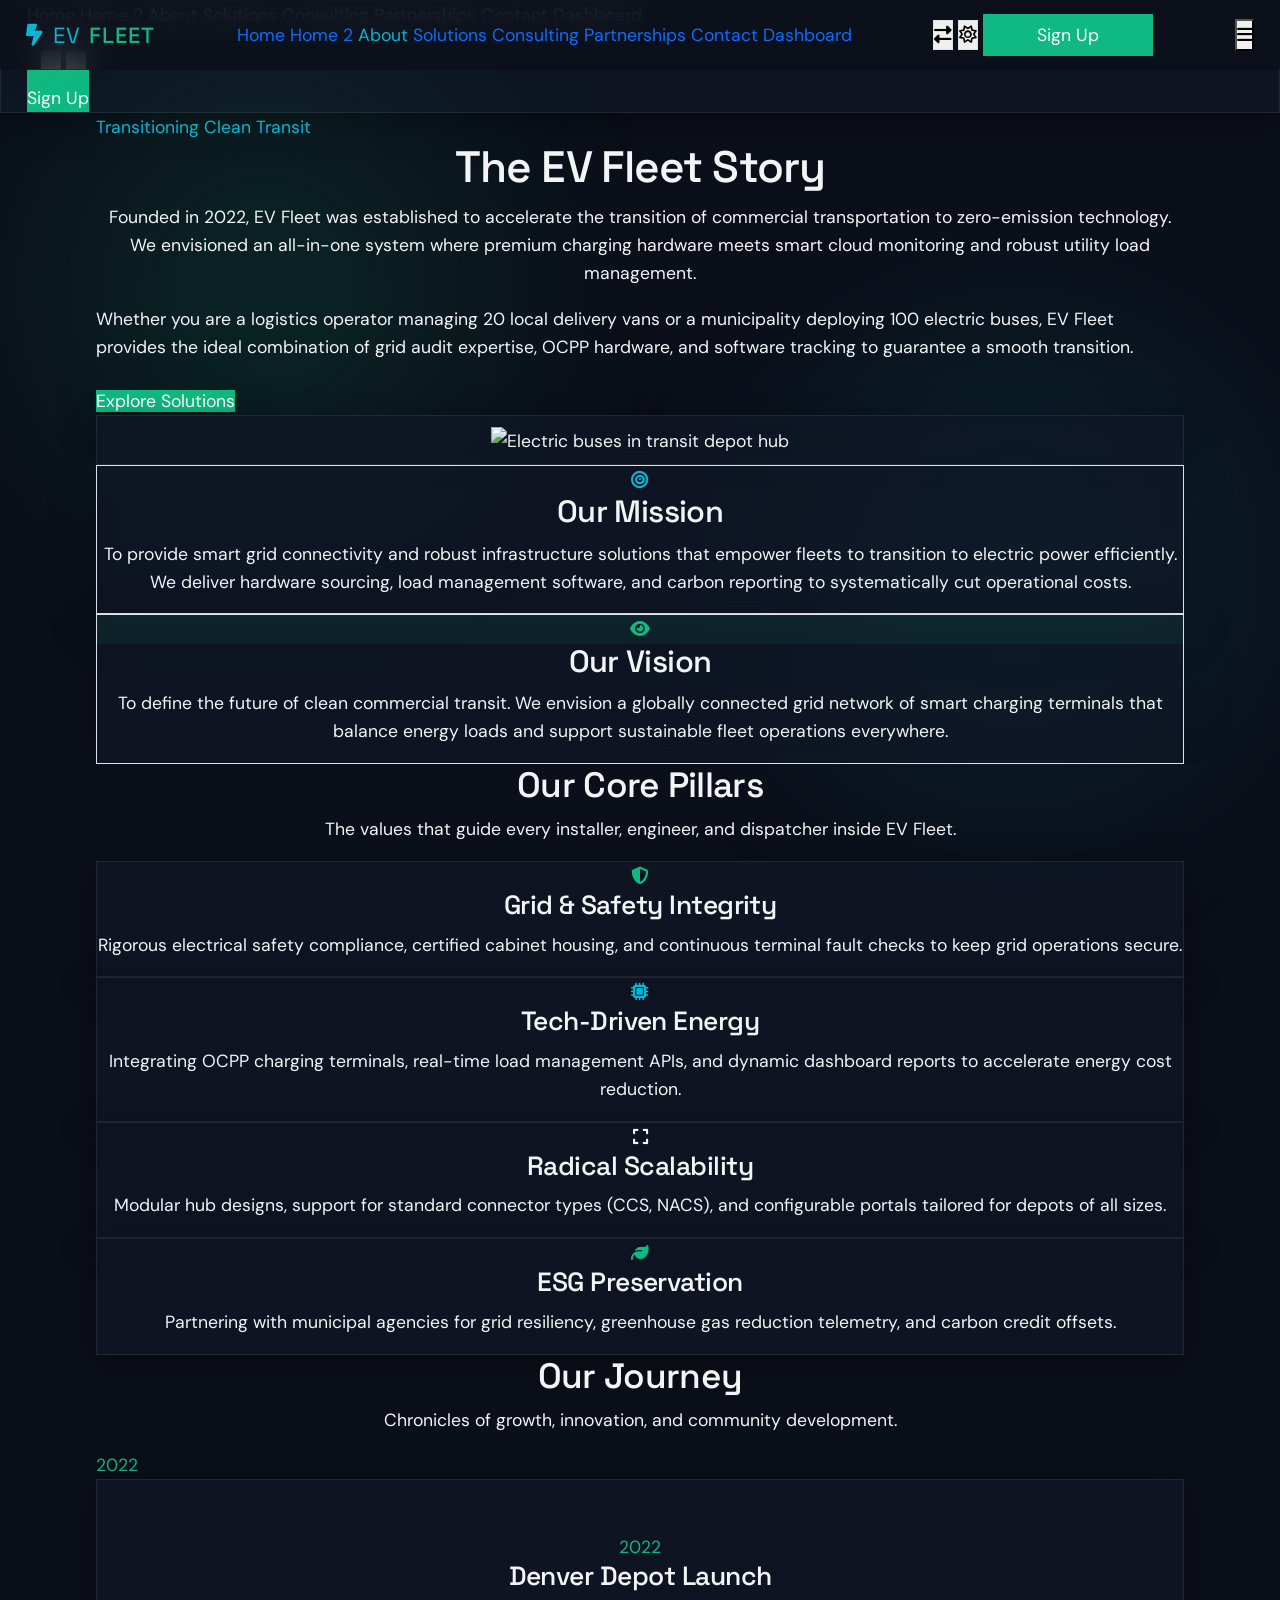
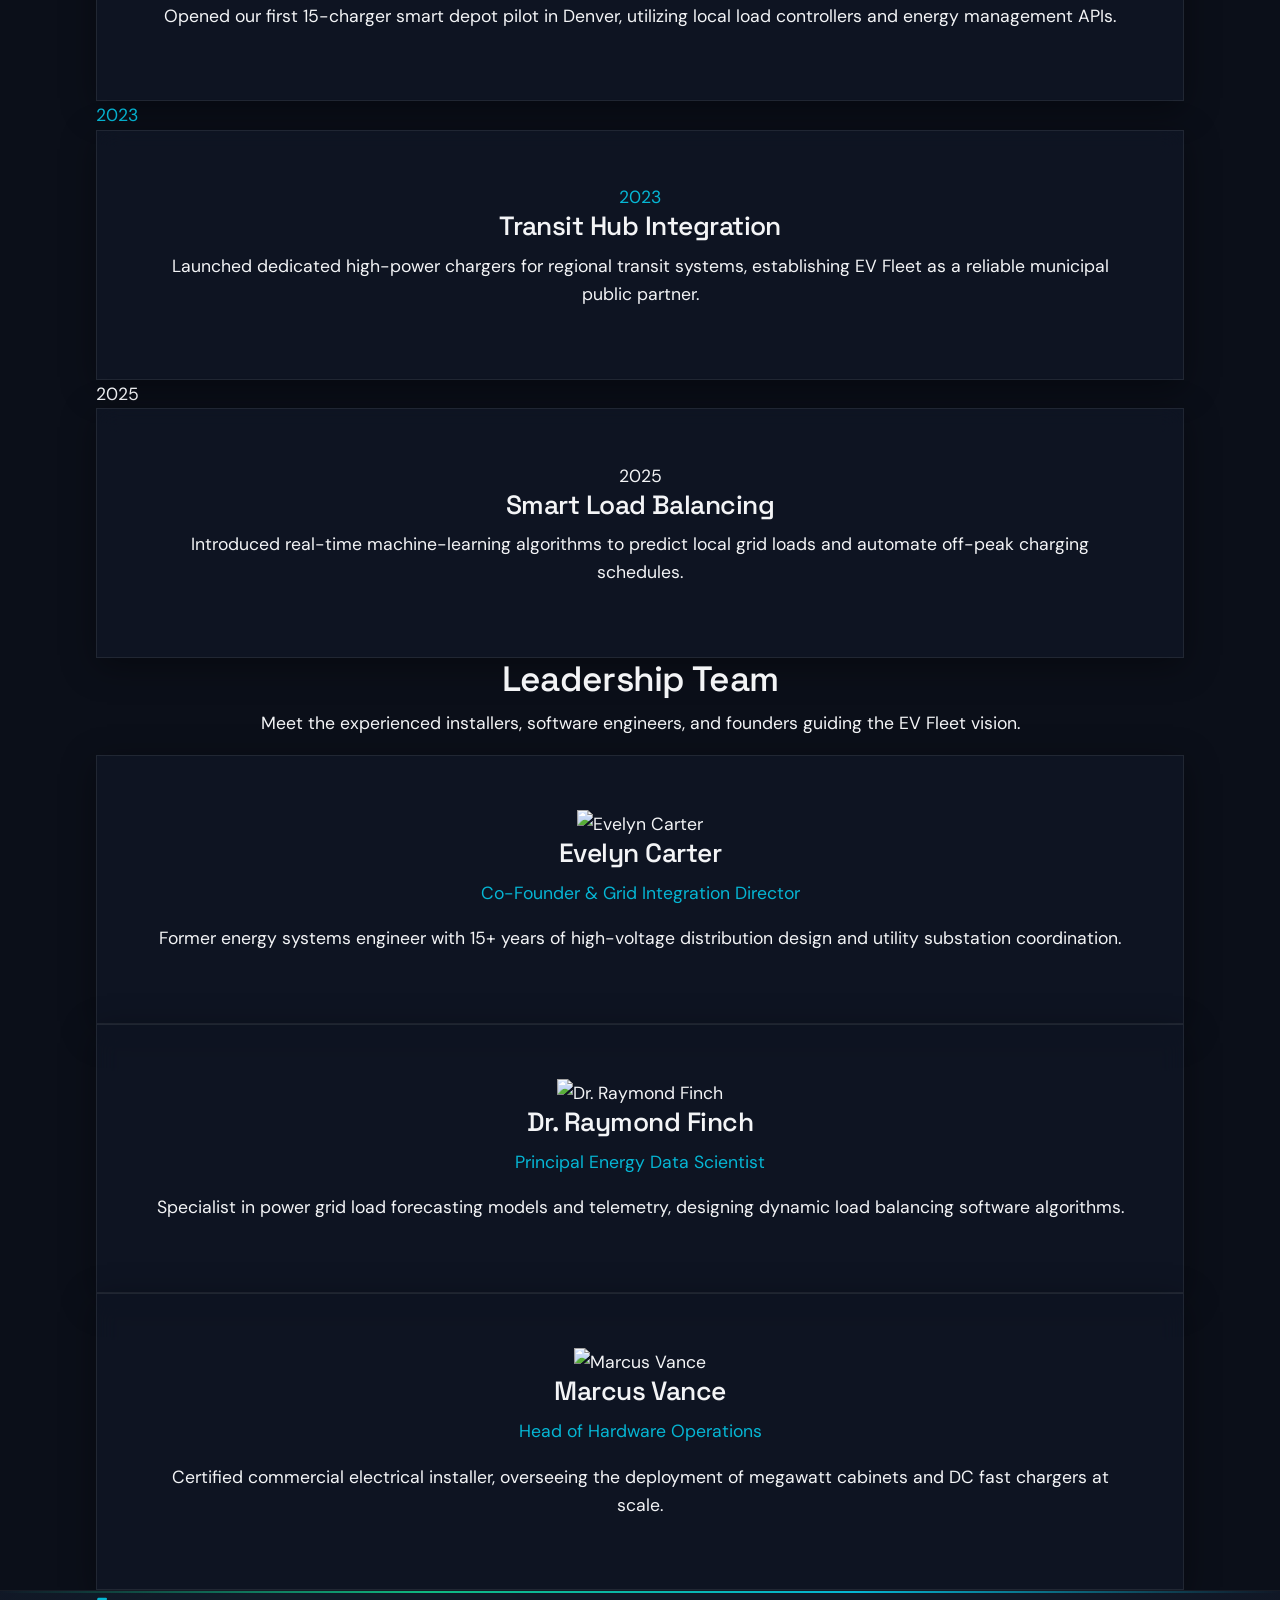
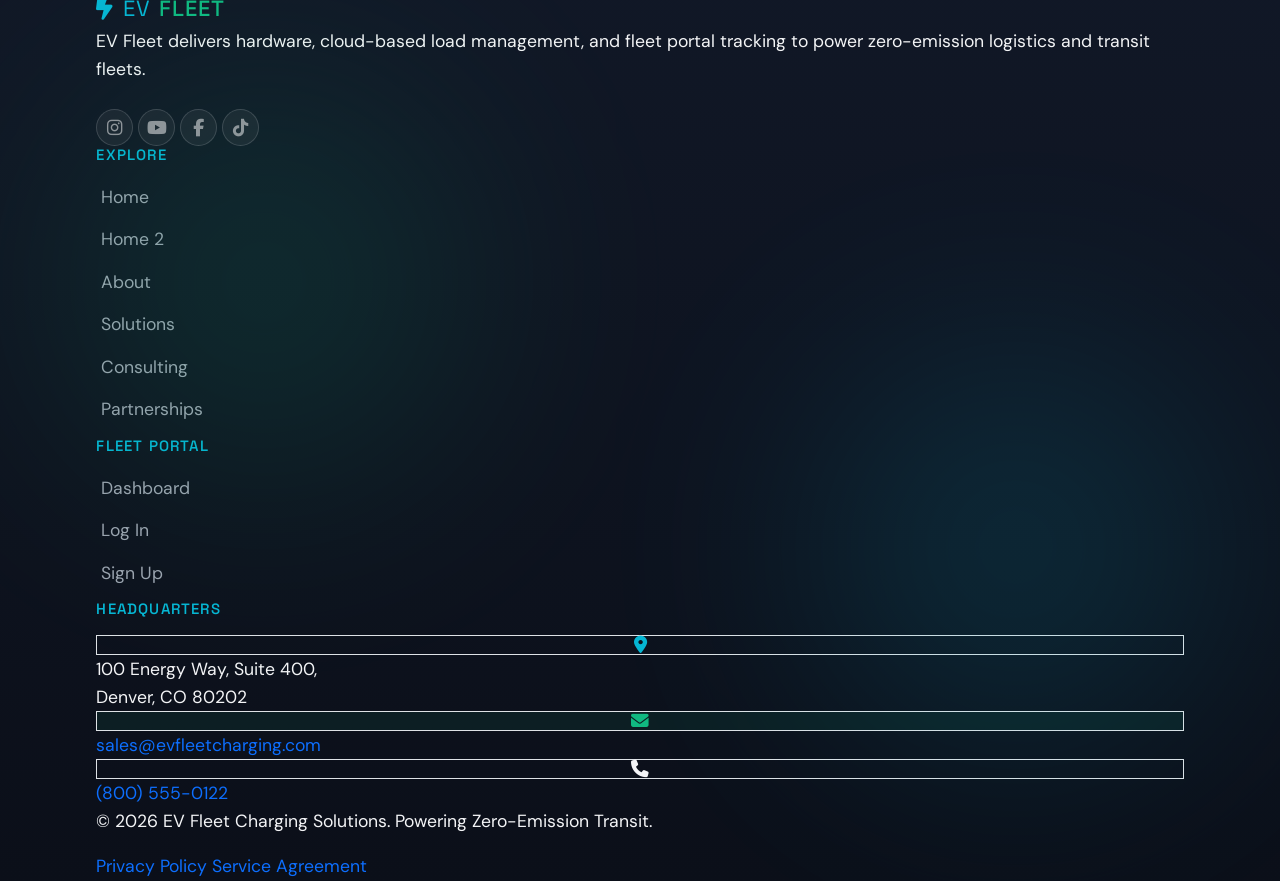
==== commit c7855923: "U" ====
--- a/about.html
+++ b/about.html
@@ -42,9 +42,9 @@
   <!-- Navbar -->
   <nav class="navbar navbar-expand-lg fixed-top glass-navbar py-3">
     <div class="container-fluid px-4 max-w-7xl mx-auto flex justify-between items-center">
-      <a class="navbar-brand flex items-center gap-2 text-[#F3F4F6] text-xl tracking-wider font-heading" href="index.html">
+      <a class="brand-logo flex items-center gap-2" href="index.html">
         <i class="fa-solid fa-bolt-lightning text-[#06B6D4]"></i>
-        <span>EV <span class="text-[#10B981] font-medium">FLEET</span></span>
+        <span>EV <span class="brand-green">FLEET</span></span>
       </a>
 
       <!-- Desktop Links -->
@@ -315,76 +315,99 @@
     </div>
   </section>
 
-  <!-- Footer -->
-  <footer class="bg-[#0B0F19] border-t border-gray-900 pt-16 pb-12 text-sm text-[#9CA3AF]">
-    <div class="container max-w-7xl mx-auto px-4 grid grid-cols-1 md:grid-cols-12 gap-8 mb-12">
+  <!-- Premium Footer -->
+  <footer class="premium-footer pt-16 pb-12 text-sm text-[#9CA3AF]">
+    <!-- Background subtle gradient orbs -->
+    <div class="bg-gradient-orb orb-primary opacity-[0.04] -bottom-16 -left-16 w-80 h-80"></div>
+    <div class="bg-gradient-orb orb-secondary opacity-[0.04] -top-16 -right-16 w-80 h-80"></div>
+
+    <div class="container max-w-7xl mx-auto px-4 grid grid-cols-1 md:grid-cols-12 gap-8 mb-12 relative z-10">
       <!-- Brand column -->
       <div class="md:col-span-4 space-y-4">
-        <a class="flex items-center gap-2 text-[#F3F4F6] text-xl font-heading tracking-wider" href="index.html">
+        <a class="brand-logo flex items-center gap-2" href="index.html">
           <i class="fa-solid fa-bolt-lightning text-[#06B6D4]"></i>
-          <span>EV <span class="text-[#10B981] font-medium">FLEET</span></span>
+          <span>EV <span class="brand-green">FLEET</span></span>
         </a>
         <p class="text-xs leading-relaxed text-[#9CA3AF] max-w-sm">
           EV Fleet delivers hardware, cloud-based load management, and fleet portal tracking to power zero-emission logistics and transit fleets.
         </p>
         <div class="flex gap-3 pt-2">
           <a href="#" class="social-icon-btn instagram" title="Instagram">
-            <i class="fa-brands fa-instagram"></i>
+            <i class="fa-brands fa-instagram text-center"></i>
           </a>
           <a href="#" class="social-icon-btn youtube" title="YouTube">
-            <i class="fa-brands fa-youtube"></i>
+            <i class="fa-brands fa-youtube text-center"></i>
           </a>
           <a href="#" class="social-icon-btn facebook" title="Facebook">
-            <i class="fa-brands fa-facebook-f"></i>
+            <i class="fa-brands fa-facebook-f text-center"></i>
           </a>
           <a href="#" class="social-icon-btn tiktok" title="TikTok">
-            <i class="fa-brands fa-tiktok"></i>
+            <i class="fa-brands fa-tiktok text-center"></i>
           </a>
         </div>
       </div>
 
       <!-- Links Column 1: Explore -->
       <div class="md:col-span-2 space-y-3">
-        <h5 class="text-[#F3F4F6] font-heading font-medium text-xs uppercase tracking-widest">Explore</h5>
-        <ul class="space-y-2 text-xs">
-          <li><a href="index.html" class="hover:text-white transition-colors">Home</a></li>
-          <li><a href="home2.html" class="hover:text-white transition-colors">Home 2</a></li>
-          <li><a href="about.html" class="hover:text-white transition-colors">About</a></li>
-          <li><a href="programs.html" class="hover:text-white transition-colors">Solutions</a></li>
-          <li><a href="coaching.html" class="hover:text-white transition-colors">Consulting</a></li>
-          <li><a href="community.html" class="hover:text-white transition-colors">Partnerships</a></li>
+        <h5 class="footer-header">Explore</h5>
+        <ul class="footer-links text-xs">
+          <li><a href="index.html">Home</a></li>
+          <li><a href="home2.html">Home 2</a></li>
+          <li><a href="about.html">About</a></li>
+          <li><a href="programs.html">Solutions</a></li>
+          <li><a href="coaching.html">Consulting</a></li>
+          <li><a href="community.html">Partnerships</a></li>
         </ul>
       </div>
 
       <!-- Links Column 2: Fleet Portal -->
       <div class="md:col-span-2 space-y-3">
-        <h5 class="text-[#F3F4F6] font-heading font-medium text-xs uppercase tracking-widest">Fleet Portal</h5>
-        <ul class="space-y-2 text-xs">
-          <li><a href="dashboard.html" class="hover:text-white transition-colors">Dashboard</a></li>
-          <li><a href="login.html" class="hover:text-white transition-colors">Log In</a></li>
-          <li><a href="register.html" class="hover:text-white transition-colors">Sign Up</a></li>
+        <h5 class="footer-header">Fleet Portal</h5>
+        <ul class="footer-links text-xs">
+          <li><a href="dashboard.html">Dashboard</a></li>
+          <li><a href="login.html">Log In</a></li>
+          <li><a href="register.html">Sign Up</a></li>
         </ul>
       </div>
 
       <!-- Links Column 3: Contact & Info -->
-      <div class="md:col-span-4 space-y-3">
-        <h5 class="text-[#F3F4F6] font-heading font-medium text-xs uppercase tracking-widest">Headquarters</h5>
-        <p class="text-xs leading-relaxed text-[#9CA3AF]">
-          100 Energy Way, Suite 400,<br>Denver, CO 80202
-        </p>
-        <p class="text-xs text-[#9CA3AF] pt-1">
-          <i class="fa-solid fa-envelope mr-1.5 text-gray-500"></i>sales@evfleetcharging.com<br>
-          <i class="fa-solid fa-phone mr-1.5 text-gray-500"></i>(800) 555-0122
-        </p>
+      <div class="md:col-span-4 space-y-4">
+        <h5 class="footer-header">Headquarters</h5>
+        <ul class="space-y-3 text-xs">
+          <li class="flex items-start gap-3">
+            <div class="w-7 h-7 rounded-lg bg-[#06B6D4]/10 border border-[#06B6D4]/20 flex items-center justify-center text-[#06B6D4] shrink-0 mt-0.5">
+              <i class="fa-solid fa-location-dot text-xs text-center"></i>
+            </div>
+            <span class="leading-relaxed text-[#D1D5DB]">
+              100 Energy Way, Suite 400,<br>Denver, CO 80202
+            </span>
+          </li>
+          <li class="flex items-center gap-3">
+            <div class="w-7 h-7 rounded-lg bg-[#10B981]/10 border border-[#10B981]/20 flex items-center justify-center text-[#10B981] shrink-0">
+              <i class="fa-solid fa-envelope text-xs text-center"></i>
+            </div>
+            <a href="mailto:sales@evfleetcharging.com" class="text-[#D1D5DB] hover:text-white transition-colors">
+              sales@evfleetcharging.com
+            </a>
+          </li>
+          <li class="flex items-center gap-3">
+            <div class="w-7 h-7 rounded-lg bg-[#F59E0B]/10 border border-[#F59E0B]/20 flex items-center justify-center text-[#F59E0B] shrink-0">
+              <i class="fa-solid fa-phone text-xs text-center"></i>
+            </div>
+            <a href="tel:8005550122" class="text-[#D1D5DB] hover:text-white transition-colors">
+              (800) 555-0122
+            </a>
+          </li>
+        </ul>
       </div>
     </div>
 
     <!-- Bottom bar -->
-    <div class="container max-w-7xl mx-auto px-4 pt-6 border-t border-gray-900 flex flex-col sm:flex-row justify-between items-center gap-4 text-xs">
+    <div class="container max-w-7xl mx-auto px-4 pt-6 border-t border-gray-900 flex flex-col sm:flex-row justify-between items-center gap-4 text-xs relative z-10">
       <p class="text-[#6B7280]">&copy; 2026 EV Fleet Charging Solutions. Powering Zero-Emission Transit.</p>
-      <div class="flex gap-4">
-        <a href="#" class="hover:text-[#F3F4F6] text-gray-500 transition-colors">Privacy Policy</a>
-        <a href="#" class="hover:text-[#F3F4F6] text-gray-500 transition-colors">Service Agreement</a>
+      <div class="flex gap-6">
+        <a href="#" class="hover:text-[#F3F4F6] text-gray-500 transition-colors text-decoration-none">Privacy Policy</a>
+        <a href="#" class="hover:text-[#F3F4F6] text-gray-500 transition-colors text-decoration-none">Service Agreement</a>
       </div>
     </div>
   </footer>
--- a/css/custom.css
+++ b/css/custom.css
@@ -6,13 +6,15 @@
   --card-bg: rgba(17, 24, 39, 0.7);
   --card-bg-solid: #111827;
   --card-border: rgba(255, 255, 255, 0.08);
-  --primary: #10B981; /* Premium Emerald Green */
-  --secondary: #06B6D4; /* Electric Cyan */
+  --primary: #10B981;
+  /* Premium Emerald Green */
+  --secondary: #06B6D4;
+  /* Electric Cyan */
   --accent: #F59E0B;
   --text-primary: #F3F4F6;
   --text-secondary: #D1D5DB;
   --text-muted: #9CA3AF;
-  
+
   --font-headings: 'Space Grotesk', sans-serif;
   --font-body: 'DM Sans', sans-serif;
 }
@@ -23,8 +25,10 @@
   --card-bg: rgba(243, 244, 246, 0.7);
   --card-bg-solid: #FFFFFF;
   --card-border: rgba(0, 0, 0, 0.08);
-  --primary: #059669; /* Premium Dark Green */
-  --secondary: #0891B2; /* Electric Cyan */
+  --primary: #059669;
+  /* Premium Dark Green */
+  --secondary: #0891B2;
+  /* Electric Cyan */
   --accent: #D97706;
   --text-primary: #111827;
   --text-secondary: #374151;
@@ -63,17 +67,30 @@
 }
 
 /* Typography Constraints */
-h1, h2, h3, h4, h5, h6 {
+h1,
+h2,
+h3,
+h4,
+h5,
+h6 {
   font-family: var(--font-headings);
   font-weight: 550 !important;
   letter-spacing: -0.02em;
 }
 
-p, span, li, a, label, input, textarea, select {
+p,
+span,
+li,
+a,
+label,
+input,
+textarea,
+select {
   font-weight: 400;
 }
 
-strong, b {
+strong,
+b {
   font-weight: 500;
 }
 
@@ -81,10 +98,30 @@
 * {
   font-weight: inherit;
 }
-body { font-weight: 400; }
-h1, h2, h3, h4, h5, h6 { font-weight: 550; }
-button, .btn { font-weight: 500 !important; }
-.card-title, .nav-link, .badge-label { font-weight: 500; }
+
+body {
+  font-weight: 400;
+}
+
+h1,
+h2,
+h3,
+h4,
+h5,
+h6 {
+  font-weight: 550;
+}
+
+button,
+.btn {
+  font-weight: 500 !important;
+}
+
+.card-title,
+.nav-link,
+.badge-label {
+  font-weight: 500;
+}
 
 /* Custom Glassmorphism Utilities */
 .glass-panel {
@@ -103,6 +140,7 @@
   border-b: 1px solid var(--card-border);
   transition: all 0.3s ease;
 }
+
 [data-theme="light"] .glass-navbar {
   background: rgba(249, 250, 251, 0.75);
 }
@@ -110,6 +148,7 @@
 .glass-card-hover {
   transition: all 0.3s cubic-bezier(0.4, 0, 0.2, 1);
 }
+
 .glass-card-hover:hover {
   transform: translateY(-5px);
   border-color: rgba(16, 185, 129, 0.4);
@@ -120,6 +159,7 @@
 .text-glow-primary {
   text-shadow: 0 0 10px rgba(16, 185, 129, 0.5);
 }
+
 .text-glow-secondary {
   text-shadow: 0 0 10px rgba(6, 182, 212, 0.5);
 }
@@ -129,6 +169,7 @@
   overflow: hidden;
   transition: all 0.3s ease;
 }
+
 .glow-btn-primary:hover {
   box-shadow: 0 0 20px rgba(16, 185, 129, 0.6);
 }
@@ -144,11 +185,13 @@
   pointer-events: none;
   z-index: 0;
 }
+
 .orb-primary {
   background: var(--primary);
   top: 10%;
   left: 5%;
 }
+
 .orb-secondary {
   background: var(--secondary);
   bottom: 15%;
@@ -160,27 +203,37 @@
   width: 8px;
   height: 8px;
 }
+
 ::-webkit-scrollbar-track {
   background: var(--bg-color);
 }
+
 ::-webkit-scrollbar-thumb {
   background: rgba(255, 255, 255, 0.1);
   border-radius: 4px;
 }
+
 ::-webkit-scrollbar-thumb:hover {
   background: var(--primary);
 }
 
 /* Marquee Animation */
 @keyframes marquee {
-  0% { transform: translateX(0%); }
-  100% { transform: translateX(-50%); }
-}
+  0% {
+    transform: translateX(0%);
+  }
+
+  100% {
+    transform: translateX(-50%);
+  }
+}
+
 .animate-marquee {
   display: flex;
   width: max-content;
   animation: marquee 25s linear infinite;
 }
+
 .animate-marquee:hover {
   animation-play-state: paused;
 }
@@ -217,10 +270,12 @@
   transition: all 0.3s ease;
   z-index: 999;
 }
+
 .back-to-top.show {
   opacity: 1;
   visibility: visible;
 }
+
 .back-to-top:hover {
   transform: translateY(-3px);
   background: var(--secondary);
@@ -229,9 +284,17 @@
 
 /* Pulse animation for active highlights */
 @keyframes pulse-glow {
-  0%, 100% { opacity: 0.6; }
-  50% { opacity: 0.9; }
-}
+
+  0%,
+  100% {
+    opacity: 0.6;
+  }
+
+  50% {
+    opacity: 0.9;
+  }
+}
+
 .pulse-glow {
   animation: pulse-glow 2s infinite ease-in-out;
 }
@@ -383,6 +446,22 @@
 [data-theme="light"] #rtl-toggle i,
 [data-theme="light"] #rtl-toggle-mobile i {
   color: var(--text-secondary) !important;
+}
+
+/* Fix light mode hover background and icon visibility for RTL and Theme toggle buttons */
+[data-theme="light"] #rtl-toggle:hover,
+[data-theme="light"] #theme-toggle:hover,
+[data-theme="light"] #rtl-toggle-mobile:hover,
+[data-theme="light"] #theme-toggle-mobile:hover {
+  background-color: #E5E7EB !important;
+  border-color: rgba(0, 0, 0, 0.2) !important;
+}
+
+[data-theme="light"] #rtl-toggle:hover i,
+[data-theme="light"] #theme-toggle:hover i,
+[data-theme="light"] #rtl-toggle-mobile:hover i,
+[data-theme="light"] #theme-toggle-mobile:hover i {
+  color: var(--text-primary) !important;
 }
 
 /* Enforce Solid Green Background & White Text for Sign Up button in both themes */
@@ -478,12 +557,13 @@
 
 /* Responsive navigation bar styling at 1024px to 1279px (lg range) keeping items on one line with larger font size */
 @media (min-width: 1024px) and (max-width: 1279px) {
+
   nav .container,
   .navbar .container-fluid {
     padding-left: 0.5rem !important;
     padding-right: 0.5rem !important;
   }
-  
+
   nav a.text-xl,
   .navbar-brand {
     font-size: 1.1rem !important;
@@ -493,13 +573,13 @@
   nav div.hidden.lg\:flex:first-of-type,
   nav div.hidden.lg\:flex.items-center.gap-8,
   .navbar div.hidden.lg\:flex {
-    gap: 0.6rem !important;
+    gap: 0.85rem !important;
   }
 
   nav div.hidden.lg\:flex:first-of-type a,
   nav div.hidden.lg\:flex.items-center.gap-8 a,
   .navbar div.hidden.lg\:flex a {
-    font-size: 13.5px !important;
+    font-size: 15px !important;
   }
 
   nav div.hidden.lg\:flex:last-of-type,
@@ -554,7 +634,8 @@
 }
 
 .social-login-btn.google-btn:hover {
-  background-color: rgba(239, 68, 68, 0.08) !important; /* light red tint */
+  background-color: rgba(239, 68, 68, 0.08) !important;
+  /* light red tint */
   border-color: rgba(239, 68, 68, 0.4) !important;
   box-shadow: 0 4px 15px rgba(239, 68, 68, 0.15);
   transform: translateY(-1px);
@@ -578,7 +659,12 @@
    ========================================================================== */
 
 /* 1. Center all headings and subheadings globally across the entire website */
-h1, h2, h3, h4, h5, h6,
+h1,
+h2,
+h3,
+h4,
+h5,
+h6,
 .section-title,
 .section-subtitle,
 .subtitle,
@@ -591,10 +677,15 @@
 }
 
 /* Ensure paragraph subheadings right after headings are centered */
-h1 + p, h2 + p, h3 + p, h4 + p, h5 + p, h6 + p,
-.font-heading + p,
-.section-title + p,
-[class*="title"] + p {
+h1+p,
+h2+p,
+h3+p,
+h4+p,
+h5+p,
+h6+p,
+.font-heading+p,
+.section-title+p,
+[class*="title"]+p {
   text-align: center !important;
   margin-left: auto !important;
   margin-right: auto !important;
@@ -617,8 +708,24 @@
 .glass-panel:not(.auth-card):not(header):not(aside):not(nav):not(footer) h4,
 .glass-panel:not(.auth-card):not(header):not(aside):not(nav):not(footer) h5,
 .glass-panel:not(.auth-card):not(header):not(aside):not(nav):not(footer) h6,
-.card:not(.auth-card) p, .card:not(.auth-card) span, .card:not(.auth-card) a, .card:not(.auth-card) h1, .card:not(.auth-card) h2, .card:not(.auth-card) h3, .card:not(.auth-card) h4, .card:not(.auth-card) h5, .card:not(.auth-card) h6,
-[class*="card"]:not(.auth-card) p, [class*="card"]:not(.auth-card) span, [class*="card"]:not(.auth-card) a, [class*="card"]:not(.auth-card) h1, [class*="card"]:not(.auth-card) h2, [class*="card"]:not(.auth-card) h3, [class*="card"]:not(.auth-card) h4, [class*="card"]:not(.auth-card) h5, [class*="card"]:not(.auth-card) h6 {
+.card:not(.auth-card) p,
+.card:not(.auth-card) span,
+.card:not(.auth-card) a,
+.card:not(.auth-card) h1,
+.card:not(.auth-card) h2,
+.card:not(.auth-card) h3,
+.card:not(.auth-card) h4,
+.card:not(.auth-card) h5,
+.card:not(.auth-card) h6,
+[class*="card"]:not(.auth-card) p,
+[class*="card"]:not(.auth-card) span,
+[class*="card"]:not(.auth-card) a,
+[class*="card"]:not(.auth-card) h1,
+[class*="card"]:not(.auth-card) h2,
+[class*="card"]:not(.auth-card) h3,
+[class*="card"]:not(.auth-card) h4,
+[class*="card"]:not(.auth-card) h5,
+[class*="card"]:not(.auth-card) h6 {
   text-align: center !important;
 }
 
@@ -633,9 +740,12 @@
 /* 3. If any section has points (lists), all points must start in a vertically straight line */
 .glass-panel:not(.auth-card):not(header):not(aside):not(nav):not(footer) ul,
 .glass-panel:not(.auth-card):not(header):not(aside):not(nav):not(footer) ol,
-.card:not(.auth-card) ul, .card:not(.auth-card) ol,
-[class*="card"]:not(.auth-card) ul, [class*="card"]:not(.auth-card) ol,
-section ul, section ol {
+.card:not(.auth-card) ul,
+.card:not(.auth-card) ol,
+[class*="card"]:not(.auth-card) ul,
+[class*="card"]:not(.auth-card) ol,
+section ul,
+section ol {
   display: inline-block !important;
   text-align: left !important;
   margin-left: auto !important;
@@ -666,17 +776,19 @@
   max-width: 100% !important;
 }
 
-.glass-panel:not(.auth-card):not(header):not(aside):not(nav):not(footer) .space-y-2:has(.fa-check) > *,
-.card:not(.auth-card) .space-y-2:has(.fa-check) > *,
-[class*="card"]:not(.auth-card) .space-y-2:has(.fa-check) > *,
-.glass-panel:not(.auth-card):not(header):not(aside):not(nav):not(footer) .space-y-3:has(.fa-check) > *,
-.card:not(.auth-card) .space-y-3:has(.fa-check) > *,
-[class*="card"]:not(.auth-card) .space-y-3:has(.fa-check) > * {
+.glass-panel:not(.auth-card):not(header):not(aside):not(nav):not(footer) .space-y-2:has(.fa-check)>*,
+.card:not(.auth-card) .space-y-2:has(.fa-check)>*,
+[class*="card"]:not(.auth-card) .space-y-2:has(.fa-check)>*,
+.glass-panel:not(.auth-card):not(header):not(aside):not(nav):not(footer) .space-y-3:has(.fa-check)>*,
+.card:not(.auth-card) .space-y-3:has(.fa-check)>*,
+[class*="card"]:not(.auth-card) .space-y-3:has(.fa-check)>* {
   text-align: left !important;
 }
 
 /* Ensure nested child blocks like icons inside inline-block lists align properly */
-li i, .space-y-2 i, .space-y-3 i {
+li i,
+.space-y-2 i,
+.space-y-3 i {
   text-align: left !important;
 }
 
@@ -705,19 +817,24 @@
 .auth-card label *,
 .auth-card .text-\[10px\],
 .auth-card .text-\[9px\] {
-  font-size: 0.85rem !important; /* ~13.5px */
+  font-size: 0.85rem !important;
+  /* ~13.5px */
   text-transform: uppercase !important;
   letter-spacing: 0.05em !important;
 }
+
 .auth-card input,
 .auth-card select,
 .auth-card .social-login-btn,
 .auth-card .text-xs,
-.auth-card a:not(.font-heading) {
-  font-size: 0.95rem !important; /* ~15px */
-}
+.auth-card a:not(.font-heading):not(.brand-logo) {
+  font-size: 0.95rem !important;
+  /* ~15px */
+}
+
 .auth-card form button[type="submit"] {
-  font-size: 1rem !important; /* ~16px */
+  font-size: 1rem !important;
+  /* ~16px */
   font-weight: 500 !important;
 }
 
@@ -738,8 +855,8 @@
 /* Ensure section top headings and their action buttons are centered globally */
 section .flex:has(h2):has(a),
 section .flex:has(h2):has(button),
-section .container > .flex:has(a),
-section .container > .flex:has(button) {
+section .container>.flex:has(a),
+section .container>.flex:has(button) {
   flex-direction: column !important;
   align-items: center !important;
   justify-content: center !important;
@@ -771,16 +888,19 @@
 }
 
 /* Footer layout and alignment fixes (reverting centered headings and aligning lists cleanly) */
-footer .grid > div,
-footer .grid > div * {
+footer .grid>div,
+footer .grid>div * {
   text-align: left !important;
 }
-footer .grid > div .flex {
+
+footer .grid>div .flex {
   justify-content: flex-start !important;
   align-items: center !important;
 }
+
 footer .social-icon-btn i {
-  text-align: center !important; /* Keep icons centered inside circular buttons */
+  text-align: center !important;
+  /* Keep icons centered inside circular buttons */
 }
 
 /* Remove underlines from navbar menus, links, and buttons globally */
@@ -810,3 +930,527 @@
 a[href*="login"]:hover {
   text-decoration: none !important;
 }
+
+/* ==========================================================================
+   Premium Footer Redesign & Hero Button Center Overrides
+   ========================================================================== */
+
+/* Hero section button overrides to prevent section auto-margins from breaking side-by-side grids */
+.hero-btn {
+  margin-left: 0 !important;
+  margin-right: 0 !important;
+  display: inline-flex !important;
+  justify-content: center !important;
+  align-items: center !important;
+}
+
+/* Consistent Brand Logo Style for Header and Footer */
+.brand-logo {
+  font-family: var(--font-headings) !important;
+  font-size: 1.25rem;
+  /* Allow Tailwind overrides like text-2xl or text-sm */
+  font-weight: 550 !important;
+  letter-spacing: 0.05em !important;
+  color: var(--secondary) !important;
+  /* Brand Cyan for "EV" */
+  text-decoration: none !important;
+  display: inline-flex !important;
+  align-items: center !important;
+  gap: 0.5rem !important;
+}
+
+.brand-logo .brand-green {
+  color: var(--primary) !important;
+  /* Brand Green for "FLEET" */
+  font-weight: 500 !important;
+}
+
+[data-theme="light"] .brand-logo {
+  color: var(--secondary) !important;
+}
+
+[data-theme="light"] .brand-logo .brand-green {
+  color: var(--primary) !important;
+}
+
+
+/* Premium Footer Container */
+.premium-footer {
+  position: relative;
+  background: linear-gradient(180deg, rgba(17, 24, 39, 0.98) 0%, rgba(11, 15, 25, 1) 100%) !important;
+  border-top: 1px solid rgba(255, 255, 255, 0.05) !important;
+  overflow: hidden;
+}
+
+.premium-footer a,
+.premium-footer a:hover {
+  text-decoration: none !important;
+}
+
+/* Fading colorful top border highlight */
+.premium-footer::before {
+  content: '';
+  position: absolute;
+  top: 0;
+  left: 0;
+  right: 0;
+  height: 2px;
+  background: linear-gradient(90deg, transparent, var(--primary), var(--secondary), transparent);
+  z-index: 2;
+}
+
+/* Footer Section Header Underlines Removed - Brand Color Applied */
+.footer-header {
+  font-family: var(--font-headings);
+  font-size: 0.85rem !important;
+  font-weight: 550 !important;
+  letter-spacing: 0.08em;
+  color: var(--secondary) !important;
+  /* Brand Electric Cyan */
+  margin-bottom: 1rem;
+  text-transform: uppercase;
+}
+
+/* Premium Link List Hover Animations */
+.footer-links {
+  list-style: none;
+  padding: 0;
+  margin: 0;
+}
+
+.footer-links li {
+  margin-bottom: 0.75rem;
+}
+
+.footer-links li a {
+  color: #9CA3AF !important;
+  transition: all 0.25s cubic-bezier(0.4, 0, 0.2, 1) !important;
+  display: inline-flex;
+  align-items: center;
+  gap: 0.25rem;
+  text-decoration: none !important;
+}
+
+.footer-links li a:hover {
+  color: #FFFFFF !important;
+  transform: translateX(4px);
+}
+
+.footer-links li a::before {
+  content: '→';
+  opacity: 0;
+  width: 0;
+  transition: all 0.25s ease;
+  color: var(--primary);
+  font-size: 0.8rem;
+}
+
+.footer-links li a:hover::before {
+  opacity: 1;
+  width: 0.75rem;
+}
+
+/* Specific overrides to center icons inside headquarters symbol boxes in footer */
+footer .grid>div .flex.w-7.h-7 {
+  justify-content: center !important;
+  align-items: center !important;
+  display: flex !important;
+}
+
+footer .grid>div .flex.w-7.h-7 i {
+  text-align: center !important;
+  margin: 0 !important;
+  display: inline-block !important;
+}
+
+/* Light mode overrides for premium footer */
+[data-theme="light"] .premium-footer {
+  background: linear-gradient(180deg, #F9FAFB 0%, #E5E7EB 100%) !important;
+  border-top: 1px solid rgba(0, 0, 0, 0.08) !important;
+}
+
+[data-theme="light"] .premium-footer::before {
+  background: linear-gradient(90deg, transparent, var(--primary), var(--secondary), transparent) !important;
+}
+
+[data-theme="light"] .footer-header {
+  color: var(--primary) !important;
+  /* Brand Emerald Green */
+}
+
+[data-theme="light"] .footer-links li a {
+  color: var(--text-secondary) !important;
+}
+
+[data-theme="light"] .footer-links li a:hover {
+  color: var(--text-primary) !important;
+}
+
+[data-theme="light"] .premium-footer p,
+[data-theme="light"] .premium-footer span,
+[data-theme="light"] .premium-footer li {
+  color: var(--text-secondary) !important;
+}
+
+[data-theme="light"] .premium-footer a.text-\[\#D1D5DB\] {
+  color: var(--text-secondary) !important;
+}
+
+[data-theme="light"] .premium-footer a.text-\[\#D1D5DB\]:hover {
+  color: var(--text-primary) !important;
+}
+
+[data-theme="light"] .premium-footer .social-icon-btn {
+  border: 1.5px solid rgba(0, 0, 0, 0.18) !important;
+  color: rgba(0, 0, 0, 0.6) !important;
+  background-color: rgba(0, 0, 0, 0.04) !important;
+}
+
+[data-theme="light"] .premium-footer .social-icon-btn:hover {
+  color: #FFFFFF !important;
+}
+
+/* Reset list paddings inside the premium footer to ensure options align vertically with headings in LTR & RTL */
+.premium-footer ul {
+  list-style: none !important;
+  padding: 0 !important;
+  margin: 0 !important;
+}
+
+/* RTL Mode Support for Premium Footer Alignment */
+[dir="rtl"] footer .grid>div,
+[dir="rtl"] footer .grid>div * {
+  text-align: right !important;
+}
+
+[dir="rtl"] footer .grid>div .flex {
+  justify-content: flex-start !important;
+  /* flex-start points to the right edge in RTL */
+}
+
+/* RTL Link arrow slide animation reversal */
+[dir="rtl"] .footer-links li a:hover {
+  transform: translateX(-4px) !important;
+}
+
+[dir="rtl"] .footer-links li a::before {
+  content: '←' !important;
+}
+
+/* ==========================================================================
+   Auth Pages Layout & Responsive Alignment Fixes
+   ========================================================================== */
+
+/* 1. Center Logo, Subtitle & Description in Auth Cards */
+.auth-card div.text-center p,
+.auth-card div.text-center span,
+.auth-card div.text-center a {
+  text-align: center !important;
+}
+
+.auth-card .brand-logo {
+  font-size: 1.25rem !important;
+  /* Force exact same size as index page header brand logo */
+}
+
+/* 2. Remember Me & Forgot Password Row on Mobile (360px & general) */
+.auth-remember-forgot {
+  display: flex !important;
+  flex-direction: row !important;
+  justify-content: space-between !important;
+  align-items: center !important;
+  width: 100% !important;
+  gap: 0.5rem !important;
+}
+
+.auth-remember-forgot input[type="checkbox"] {
+  width: 0.85rem !important;
+  height: 0.85rem !important;
+  flex-shrink: 0 !important;
+  margin: 0 !important;
+}
+
+.auth-remember-forgot label {
+  display: inline-flex !important;
+  align-items: center !important;
+  gap: 0.35rem !important;
+  margin: 0 !important;
+  white-space: nowrap !important;
+}
+
+.auth-remember-forgot label span {
+  font-size: 0.75rem !important;
+  /* Slightly smaller size to fit 360px */
+  text-transform: uppercase !important;
+  letter-spacing: 0.02em !important;
+  display: inline !important;
+}
+
+.auth-remember-forgot a {
+  font-size: 0.75rem !important;
+  /* Align font size with checkbox label */
+  white-space: nowrap !important;
+  display: inline-flex !important;
+  align-items: center !important;
+}
+
+/* On very small mobile screens (max-width: 360px) make them even smaller to guarantee one row */
+@media (max-width: 360px) {
+
+  .auth-card .auth-remember-forgot label span,
+  .auth-card div.auth-remember-forgot a:not(.font-heading) {
+    font-size: 0.62rem !important;
+    /* ~10px */
+  }
+
+  .auth-card .auth-remember-forgot input[type="checkbox"] {
+    width: 0.7rem !important;
+    height: 0.7rem !important;
+  }
+}
+
+/* 3. Register Page Checkbox & Terms of Service Alignment (No Bumpy baseline) */
+.auth-terms-container {
+  display: flex !important;
+  align-items: flex-start !important;
+  gap: 0.5rem !important;
+}
+
+.auth-terms-container input[type="checkbox"] {
+  width: 0.85rem !important;
+  height: 0.85rem !important;
+  margin-top: 0.15rem !important;
+  /* Precise alignment with the first line of text */
+  flex-shrink: 0 !important;
+}
+
+.auth-terms-container label {
+  font-size: 0.8rem !important;
+  /* Uniform font size */
+  text-transform: none !important;
+  /* Mixed case for readability */
+  letter-spacing: normal !important;
+  margin: 0 !important;
+  line-height: 1.4 !important;
+  display: inline !important;
+}
+
+.auth-terms-container label a {
+  font-size: inherit !important;
+  /* Inherits the 0.8rem label size exactly */
+  text-transform: none !important;
+  /* No uppercase for links */
+  letter-spacing: normal !important;
+  color: var(--secondary) !important;
+  display: inline !important;
+}
+
+/* 4. Password Toggle Eye Button Hover Styles */
+.password-toggle-btn {
+  background: none !important;
+  border: none !important;
+  box-shadow: none !important;
+  transform: none !important;
+  transition: color 0.2s ease !important;
+}
+
+.password-toggle-btn:hover {
+  background: none !important;
+  border: none !important;
+  box-shadow: none !important;
+  transform: translateY(-50%) !important;
+  /* Keeps center alignment with absolute position */
+}
+
+/* Theme specific hover styles for the password visibility eye icon */
+[data-theme="light"] .password-toggle-btn:hover {
+  color: var(--text-primary) !important;
+  /* Dark color in light mode (no disappearing white) */
+}
+
+[data-theme="dark"] .password-toggle-btn:hover {
+  color: #FFFFFF !important;
+  /* White color in dark mode */
+}
+
+/* 5. Auth Card Bottom Action Links Hover Effects */
+.auth-card a:not(.brand-logo):not(.social-login-btn) {
+  transition: color 0.2s ease, text-decoration 0.2s ease !important;
+}
+
+.auth-card a:not(.brand-logo):not(.social-login-btn):hover {
+  text-decoration: underline !important;
+}
+
+[data-theme="dark"] .auth-card a:not(.brand-logo):not(.social-login-btn):hover {
+  color: #FFFFFF !important;
+}
+
+[data-theme="light"] .auth-card a:not(.brand-logo):not(.social-login-btn):hover {
+  color: var(--text-primary) !important;
+}
+
+/* Specifically for primary cyan-colored register/login bottom links */
+.auth-card a.text-\[\#06B6D4\]:hover {
+  color: var(--primary) !important;
+  /* Hover to premium brand green */
+}
+
+/* Ensure mobile hamburger menu options are start-aligned (vertically straight line) in both LTR & RTL */
+#mobile-menu,
+#mobile-menu * {
+  text-align: start !important;
+}
+
+#mobile-menu button,
+#mobile-menu a {
+  justify-content: flex-start !important;
+}
+
+/* Align the container of mobile toggle buttons to the start side in both LTR & RTL */
+#mobile-menu div.flex.justify-center.items-center.gap-4.py-2,
+#mobile-menu div.flex.justify-start.items-center.gap-4.py-2 {
+  justify-content: flex-start !important;
+  padding-inline-start: 0.75rem !important;
+}
+
+/* Ensure mobile toggle buttons keep their icons centered inside the circular borders */
+#mobile-menu #rtl-toggle-mobile,
+#mobile-menu #theme-toggle-mobile {
+  justify-content: center !important;
+  text-align: center !important;
+  display: inline-flex !important;
+  align-items: center !important;
+}
+
+#mobile-menu #rtl-toggle-mobile i,
+#mobile-menu #theme-toggle-mobile i {
+  text-align: center !important;
+  margin: auto !important;
+}
+
+/* Hide mobile header brand logo on desktop (large screens >= 1024px) */
+@media (min-width: 1024px) {
+  header .brand-logo.lg\:hidden {
+    display: none !important;
+  }
+}
+
+/* ==========================================================================
+   Dashboard Table Theme Styles (Responsive for both Dark & Light Themes)
+   ========================================================================== */
+
+/* Default / Dark Theme Styles */
+.dashboard-panel table.table {
+  color: #F3F4F6 !important;
+  border-color: rgba(255, 255, 255, 0.08) !important;
+  background-color: transparent !important;
+}
+
+.dashboard-panel table.table tr,
+.dashboard-panel table.table th,
+.dashboard-panel table.table td {
+  color: #F3F4F6 !important;
+  border-bottom: 1px solid rgba(255, 255, 255, 0.08) !important;
+  padding: 12px 16px !important;
+  background-color: transparent !important;
+}
+
+/* Table header th styles */
+.dashboard-panel table.table thead th {
+  color: #9CA3AF !important;
+  font-weight: 550 !important;
+  text-transform: uppercase !important;
+  letter-spacing: 0.05em !important;
+  border-bottom: 1.5px solid rgba(255, 255, 255, 0.15) !important;
+  background-color: transparent !important;
+}
+
+/* Row hover styles in dark mode */
+.dashboard-panel table.table-hover tbody tr:hover,
+.dashboard-panel table.table-hover tbody tr:hover td {
+  background-color: rgba(255, 255, 255, 0.04) !important;
+  color: #FFFFFF !important;
+}
+
+/* Muted text color in dark mode */
+.dashboard-panel table.table td.text-gray-500,
+.dashboard-panel table.table td.text-muted {
+  color: #9CA3AF !important;
+}
+
+/* Light Theme overrides for Tables */
+[data-theme="light"] .dashboard-panel table.table {
+  color: var(--text-primary) !important;
+  border-color: rgba(0, 0, 0, 0.08) !important;
+  background-color: transparent !important;
+}
+
+[data-theme="light"] .dashboard-panel table.table tr,
+[data-theme="light"] .dashboard-panel table.table th,
+[data-theme="light"] .dashboard-panel table.table td {
+  color: var(--text-primary) !important;
+  border-bottom: 1px solid rgba(0, 0, 0, 0.08) !important;
+  background-color: transparent !important;
+}
+
+[data-theme="light"] .dashboard-panel table.table thead th {
+  color: var(--text-muted) !important;
+  border-bottom: 1.5px solid rgba(0, 0, 0, 0.12) !important;
+  background-color: transparent !important;
+}
+
+[data-theme="light"] .dashboard-panel table.table-hover tbody tr:hover,
+[data-theme="light"] .dashboard-panel table.table-hover tbody tr:hover td {
+  background-color: rgba(0, 0, 0, 0.03) !important;
+  color: var(--text-primary) !important;
+}
+
+[data-theme="light"] .dashboard-panel table.table td.text-gray-500,
+[data-theme="light"] .dashboard-panel table.table td.text-muted {
+  color: var(--text-muted) !important;
+}
+
+/* Make emerald text darker/readable in light mode inside tables */
+[data-theme="light"] .dashboard-panel table.table .text-emerald-400 {
+  color: var(--primary) !important;
+}
+
+/* ----------------------------------------------------
+   Mobile Hamburger Menu Navigation Hover & Active Fixes
+   ---------------------------------------------------- */
+#mobile-menu button,
+#mobile-menu a {
+  color: var(--text-secondary) !important;
+  transition: all 0.2s ease !important;
+}
+
+#mobile-menu button:hover,
+#mobile-menu a:hover {
+  background-color: rgba(255, 255, 255, 0.08) !important; /* Dark mode hover */
+  color: #FFFFFF !important;
+}
+
+[data-theme="light"] #mobile-menu button,
+[data-theme="light"] #mobile-menu a {
+  color: var(--text-secondary) !important;
+}
+
+[data-theme="light"] #mobile-menu button:hover,
+[data-theme="light"] #mobile-menu a:hover {
+  background-color: rgba(0, 0, 0, 0.06) !important; /* Light mode hover */
+  color: var(--text-primary) !important;
+}
+
+/* Active highlighting state for mobile menu navigation links */
+.mobile-nav-link.active {
+  background-color: rgba(16, 185, 129, 0.15) !important;
+  border-left: 3px solid #10B981 !important;
+  color: #10B981 !important;
+}
+
+[data-theme="light"] .mobile-nav-link.active {
+  background-color: rgba(5, 150, 105, 0.1) !important;
+  border-left: 3px solid #059669 !important;
+  color: #059669 !important;
+}
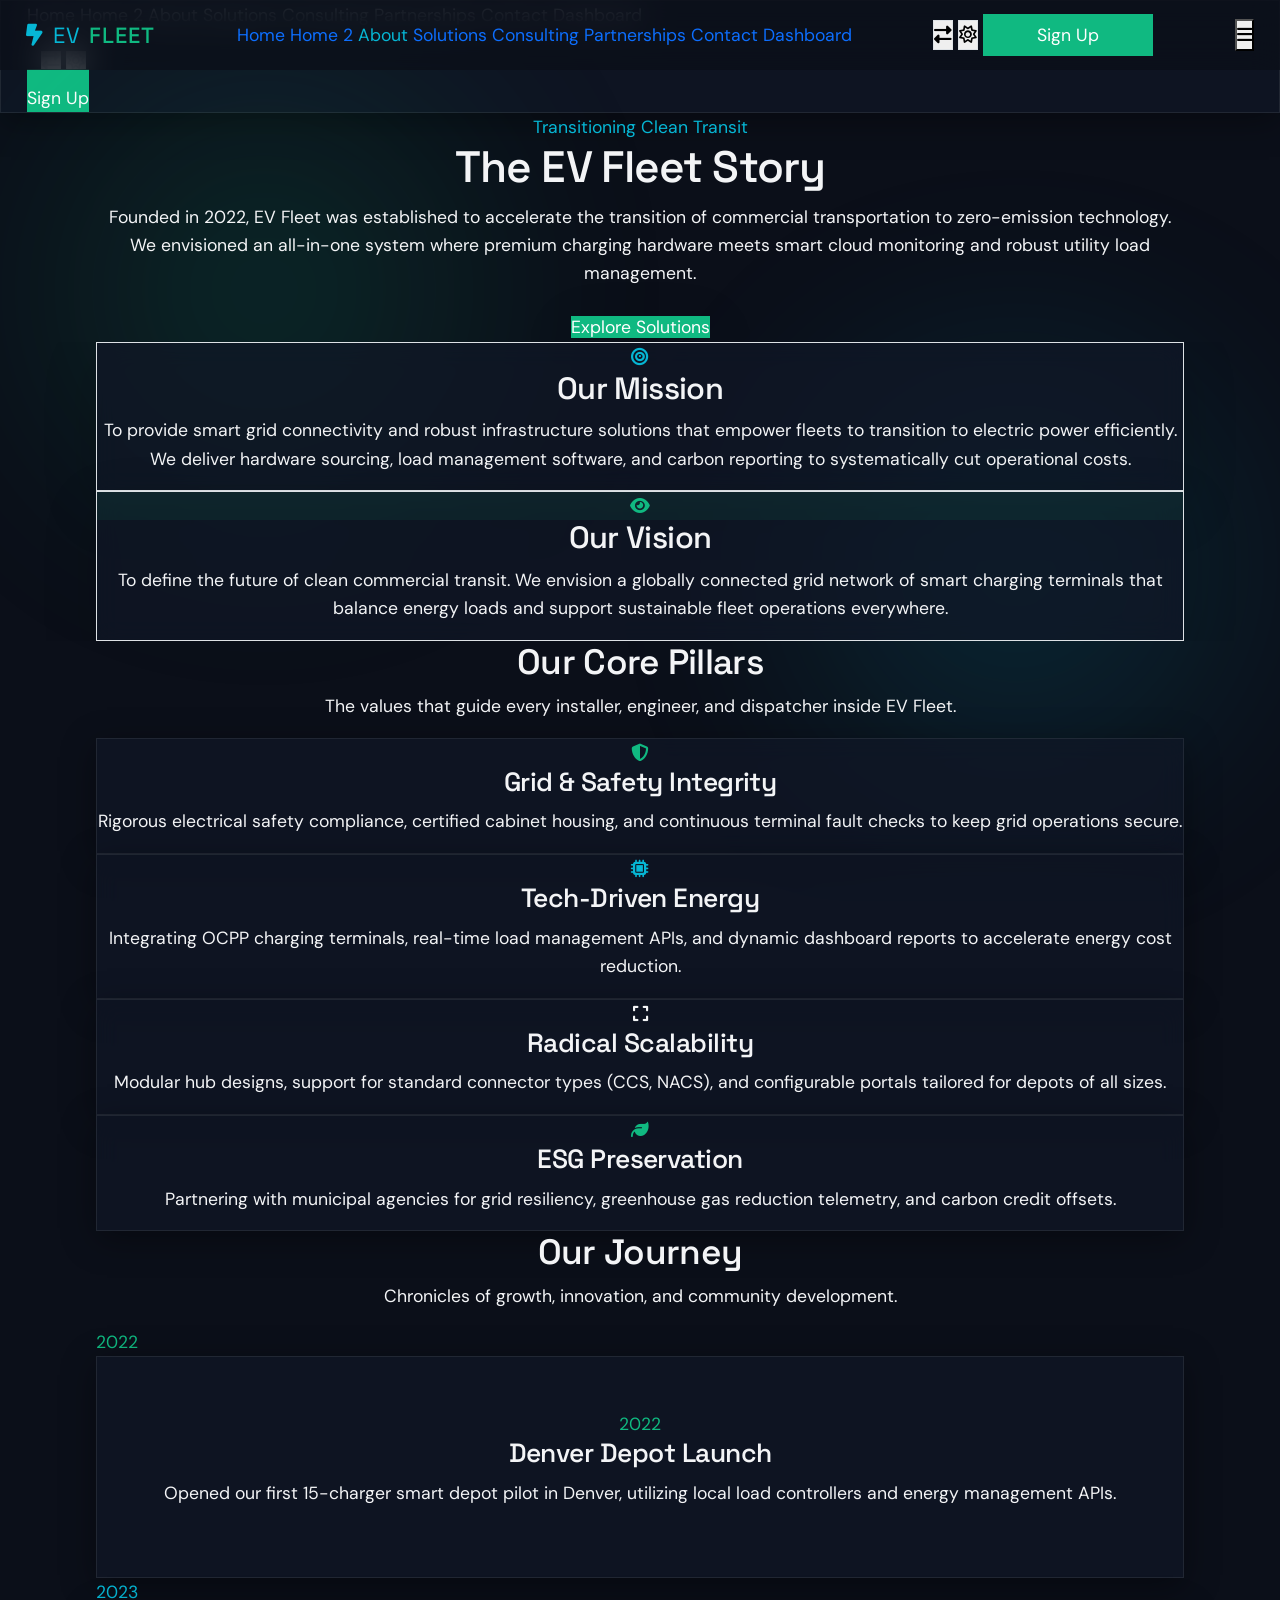
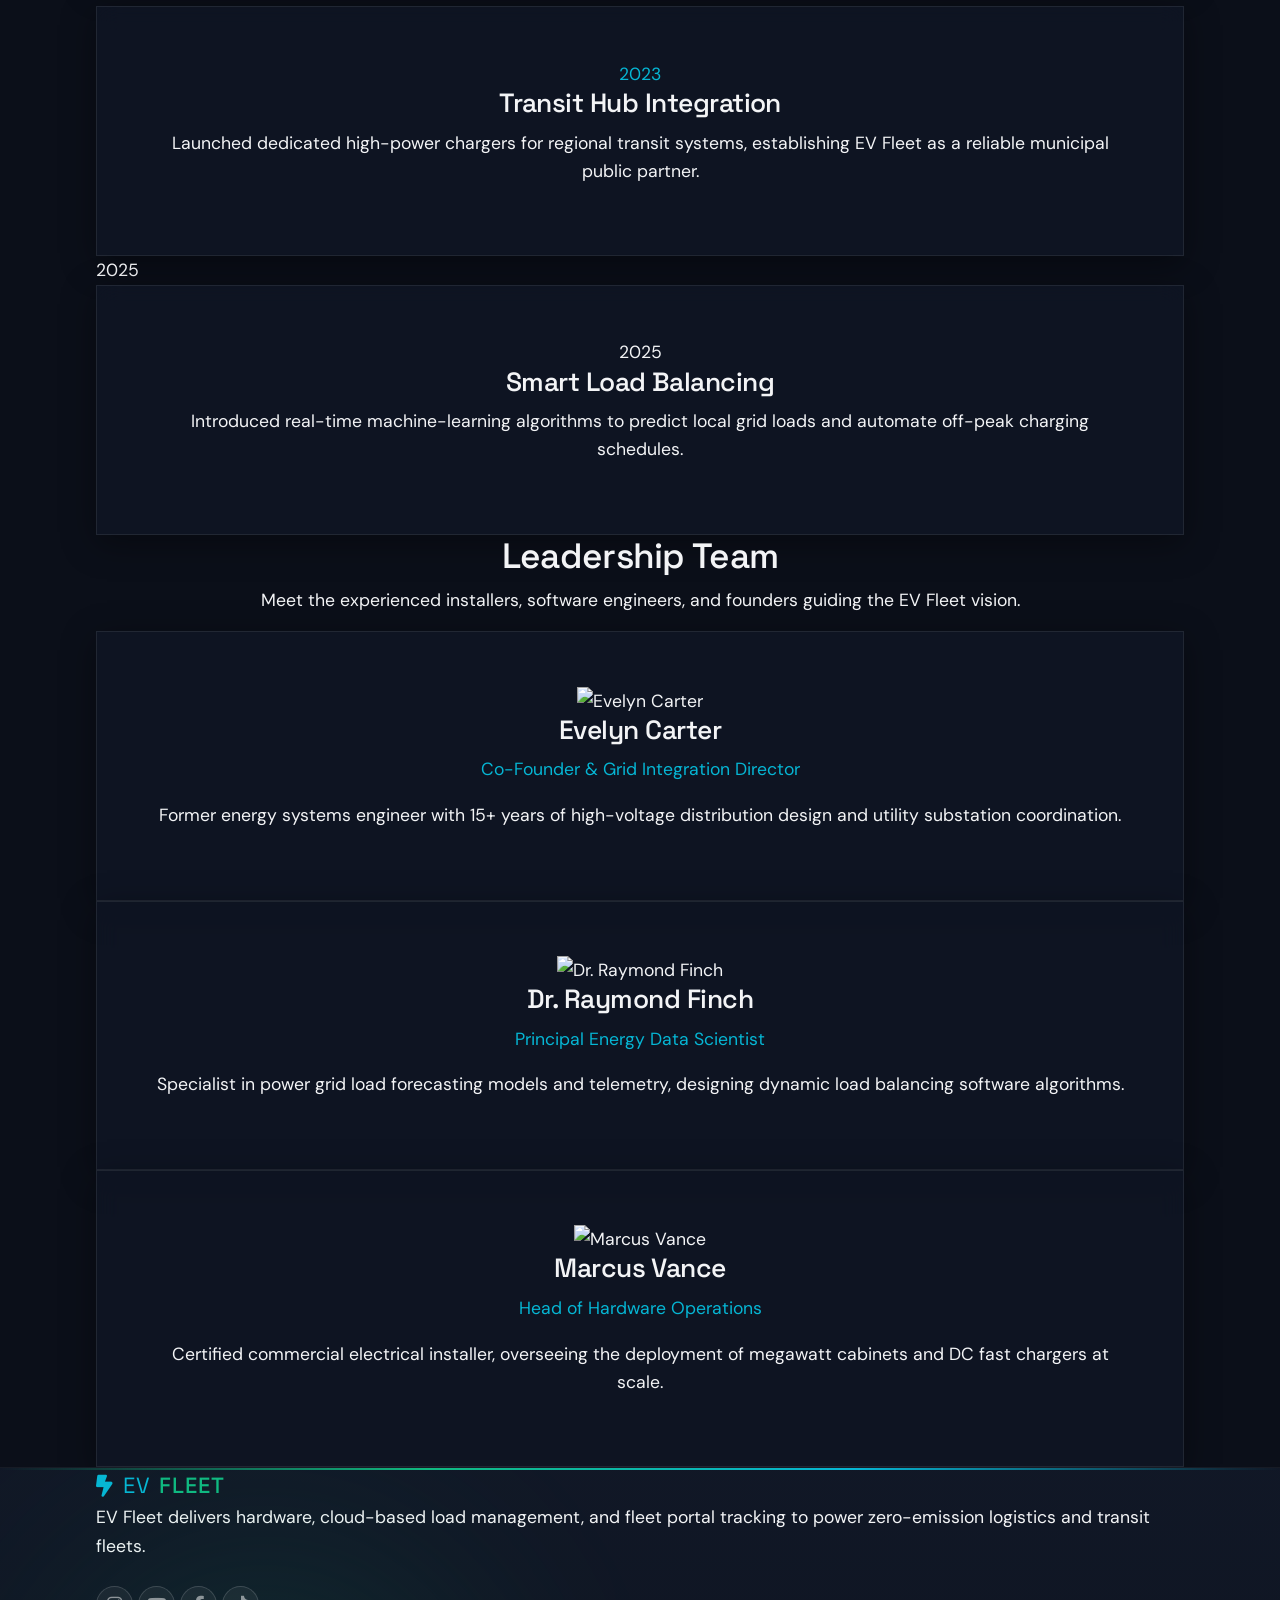
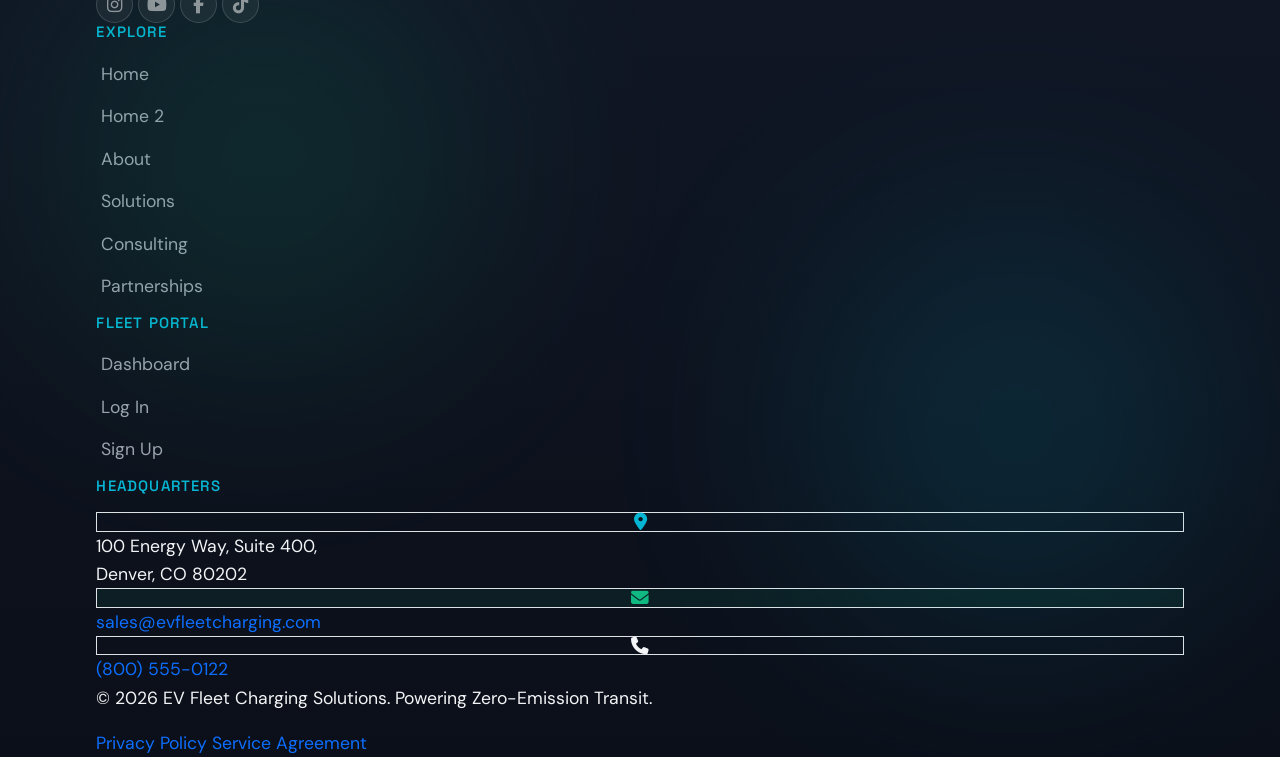
==== commit 7c5b734c: "U" ====
--- a/about.html
+++ b/about.html
@@ -112,27 +112,19 @@
     <div class="bg-gradient-orb orb-primary -top-12 -left-12"></div>
     <div class="bg-gradient-orb orb-secondary -bottom-12 -right-12"></div>
     
-    <div class="container max-w-7xl mx-auto px-4 grid md:grid-cols-12 gap-8 items-center relative z-10">
-      <div class="md:col-span-7 space-y-6" data-aos="fade-right">
-        <span class="text-xs text-[#06B6D4] uppercase tracking-widest font-heading">Transitioning Clean Transit</span>
-        <h1 class="text-4xl md:text-5xl font-heading leading-tight">The EV Fleet Story</h1>
-        <p class="text-[#D1D5DB] text-sm leading-relaxed max-w-xl">
-          Founded in 2022, EV Fleet was established to accelerate the transition of commercial transportation to zero-emission technology. We envisioned an all-in-one system where premium charging hardware meets smart cloud monitoring and robust utility load management.
-        </p>
-        <p class="text-[#9CA3AF] text-xs leading-relaxed max-w-xl">
-          Whether you are a logistics operator managing 20 local delivery vans or a municipality deploying 100 electric buses, EV Fleet provides the ideal combination of grid audit expertise, OCPP hardware, and software tracking to guarantee a smooth transition.
-        </p>
-        <div class="pt-2">
-          <a href="programs.html" class="inline-block px-6 py-2.5 rounded-full bg-[#10B981] text-white text-sm font-medium hover:bg-opacity-90 transition-all shadow-lg hover:shadow-[#10B981]/20">
-            Explore Solutions
-          </a>
-        </div>
-      </div>
-      <div class="md:col-span-5" data-aos="fade-left">
-        <div class="relative p-2 glass-panel rounded-3xl overflow-hidden">
-          <img src="https://images.unsplash.com/photo-1541872703-74c5e44368f9?auto=format&fit=crop&w=600&q=80" alt="Electric buses in transit depot hub" class="rounded-2xl w-full h-80 object-cover">
-        </div>
-      </div>
+    <div class="container max-w-3xl mx-auto px-4 text-center space-y-6 relative z-10" data-aos="fade-up">
+      <span class="text-xs text-[#06B6D4] uppercase tracking-widest font-heading block">Transitioning Clean Transit</span>
+      <h1 class="text-4xl md:text-5xl font-heading leading-tight mx-auto">The EV Fleet Story</h1>
+      <p class="text-[#D1D5DB] text-sm leading-relaxed max-w-xl mx-auto">
+        Founded in 2022, EV Fleet was established to accelerate the transition of commercial transportation to zero-emission technology. We envisioned an all-in-one system where premium charging hardware meets smart cloud monitoring and robust utility load management.
+      </p>
+      
+      <div class="pt-2 flex justify-center">
+        <a href="programs.html" class="inline-block px-6 py-2.5 rounded-full bg-[#10B981] text-white text-sm font-medium hover:bg-opacity-90 transition-all shadow-lg hover:shadow-[#10B981]/20">
+          Explore Solutions
+        </a>
+      </div>
+      
     </div>
   </header>
 
@@ -177,7 +169,7 @@
         </p>
       </div>
 
-      <div class="grid md:grid-cols-4 gap-6">
+      <div class="grid lg:grid-cols-4 md:grid-cols-2 gap-6">
         <div class="glass-panel p-6 rounded-2xl space-y-4" data-aos="fade-up" data-aos-delay="100">
           <i class="fa-solid fa-shield-halved text-[#10B981] text-3xl"></i>
           <h4 class="text-lg font-heading">Grid & Safety Integrity</h4>
@@ -275,7 +267,7 @@
         </p>
       </div>
 
-      <div class="grid md:grid-cols-3 gap-6">
+      <div class="grid lg:grid-cols-3 md:grid-cols-2 gap-6">
         <!-- Team 1 -->
         <div class="glass-panel p-5 rounded-2xl text-center space-y-3" data-aos="zoom-in" data-aos-delay="100">
           <img src="https://images.unsplash.com/photo-1534528741775-53994a69daeb?auto=format&fit=crop&w=300&q=80" alt="Evelyn Carter" class="w-24 h-24 rounded-full mx-auto object-cover border-2 border-[#10B981]">
@@ -290,7 +282,7 @@
 
         <!-- Team 2 -->
         <div class="glass-panel p-5 rounded-2xl text-center space-y-3" data-aos="zoom-in" data-aos-delay="200">
-          <img src="https://images.unsplash.com/photo-1507003211169-0a1dd7228f2d?auto=format&fit=crop&w=300&q=80" alt="Dr. Raymond Finch" class="w-24 h-24 rounded-full mx-auto object-cover border-2 border-[#06B6D4]">
+          <img src="https://encrypted-tbn0.gstatic.com/images?q=tbn:ANd9GcREd7HGNO3JvwhglrZyScJZmu5CzN-i-zi1qmqAHDkmzA&s=10" alt="Dr. Raymond Finch" class="w-24 h-24 rounded-full mx-auto object-cover border-2 border-[#06B6D4]">
           <div>
             <h4 class="text-base font-heading">Dr. Raymond Finch</h4>
             <p class="text-[10px] text-[#06B6D4] uppercase tracking-widest font-heading">Principal Energy Data Scientist</p>
@@ -300,9 +292,9 @@
           </p>
         </div>
 
-        <!-- Team 3 -->
-        <div class="glass-panel p-5 rounded-2xl text-center space-y-3" data-aos="zoom-in" data-aos-delay="300">
-          <img src="https://images.unsplash.com/photo-1500648767791-00dcc994a43e?auto=format&fit=crop&w=300&q=80" alt="Marcus Vance" class="w-24 h-24 rounded-full mx-auto object-cover border-2 border-[#F59E0B]">
+        <!-- Team 3 — centered at md, same width as card 1/2 -->
+        <div class="glass-panel p-5 rounded-2xl text-center space-y-3 md:col-span-2 md:max-w-[calc(50%-0.75rem)] md:mx-auto lg:col-span-1 lg:max-w-none lg:mx-0" data-aos="zoom-in" data-aos-delay="300">
+          <img src="https://www.bochner.com/wp-content/uploads/2023/11/Bochner_Rebecca_Select_RetouchedForWeb.png" alt="Marcus Vance" class="w-24 h-24 rounded-full mx-auto object-cover border-2 border-[#F59E0B]">
           <div>
             <h4 class="text-base font-heading">Marcus Vance</h4>
             <p class="text-[10px] text-[#06B6D4] uppercase tracking-widest font-heading">Head of Hardware Operations</p>
--- a/css/custom.css
+++ b/css/custom.css
@@ -1453,4 +1453,95 @@
   background-color: rgba(5, 150, 105, 0.1) !important;
   border-left: 3px solid #059669 !important;
   color: #059669 !important;
-}+}
+
+/* ==========================================================================
+   Leaderboard Table — Light Mode Fix
+   Bootstrap table-dark forces dark backgrounds; override in light mode.
+   ========================================================================== */
+[data-theme="light"] .glass-panel .table-dark,
+[data-theme="light"] .glass-panel .table-dark thead,
+[data-theme="light"] .glass-panel .table-dark tbody,
+[data-theme="light"] .glass-panel .table-dark tfoot,
+[data-theme="light"] .glass-panel .table-dark tr,
+[data-theme="light"] .glass-panel .table-dark th,
+[data-theme="light"] .glass-panel .table-dark td {
+  background-color: transparent !important;
+  color: var(--text-primary) !important;
+  border-color: rgba(0, 0, 0, 0.08) !important;
+}
+
+[data-theme="light"] .glass-panel .table-dark thead tr {
+  border-bottom: 1.5px solid rgba(0, 0, 0, 0.12) !important;
+}
+
+[data-theme="light"] .glass-panel .table-dark thead th {
+  color: var(--text-muted) !important;
+  background-color: rgba(0, 0, 0, 0.03) !important;
+}
+
+[data-theme="light"] .glass-panel .table-dark tbody tr {
+  border-bottom: 1px solid rgba(0, 0, 0, 0.06) !important;
+}
+
+[data-theme="light"] .glass-panel .table-hover tbody tr:hover,
+[data-theme="light"] .glass-panel .table-hover tbody tr:hover td {
+  background-color: rgba(5, 150, 105, 0.06) !important;
+  color: var(--text-primary) !important;
+}
+
+/* ==========================================================================
+   Leaderboard Table — Dark Mode Hover Fix
+   Bootstrap table-dark hover turns rows near-black, hiding colored text.
+   Override to a visible green-tinted highlight that keeps all text readable.
+   ========================================================================== */
+.glass-panel .table-dark.table-hover tbody tr:hover,
+.glass-panel .table-dark.table-hover tbody tr:hover td {
+  background-color: rgba(16, 185, 129, 0.12) !important;
+  /* Visible green tint instead of near-black */
+}
+
+/* Keep rank numbers cyan on hover */
+.glass-panel .table-dark.table-hover tbody tr:hover td.text-\[\#06B6D4\],
+.glass-panel .table-dark.table-hover tbody tr:hover td .text-\[\#06B6D4\] {
+  color: #06B6D4 !important;
+}
+
+/* Keep efficiency percentages amber on hover */
+.glass-panel .table-dark.table-hover tbody tr:hover td.text-\[\#F59E0B\] {
+  color: #F59E0B !important;
+}
+
+/* Keep hub names white on hover */
+.glass-panel .table-dark.table-hover tbody tr:hover td,
+.glass-panel .table-dark.table-hover tbody tr:hover td span {
+  color: #F3F4F6 !important;
+}
+
+/* Specifically keep the cyan rank and energy savings text visible */
+.glass-panel .table-dark.table-hover tbody tr:hover td:first-child,
+.glass-panel .table-dark.table-hover tbody tr:hover td:last-child {
+  color: #06B6D4 !important;
+}
+
+/* Peak efficiency column (amber) */
+.glass-panel .table-dark.table-hover tbody tr:hover td:nth-child(3) {
+  color: #F59E0B !important;
+}
+
+/* ==========================================================================
+   Footer — 2×2 Grid at 768px (md)
+   At md the footer inner grid collapses from 12-col to 2-col so each
+   logical column (brand, explore, fleet-portal, headquarters) gets one cell.
+   ========================================================================== */
+@media (min-width: 768px) and (max-width: 1023px) {
+  .premium-footer .grid.md\:grid-cols-12 {
+    grid-template-columns: repeat(2, minmax(0, 1fr)) !important;
+  }
+
+  /* Make each named column span exactly 1 of the 2 new columns */
+  .premium-footer .grid.md\:grid-cols-12 > div.md\:col-span-4,
+  .premium-footer .grid.md\:grid-cols-12 > div.md\:col-span-2 {
+    grid-column: span 1 !important;
+  }
+}
